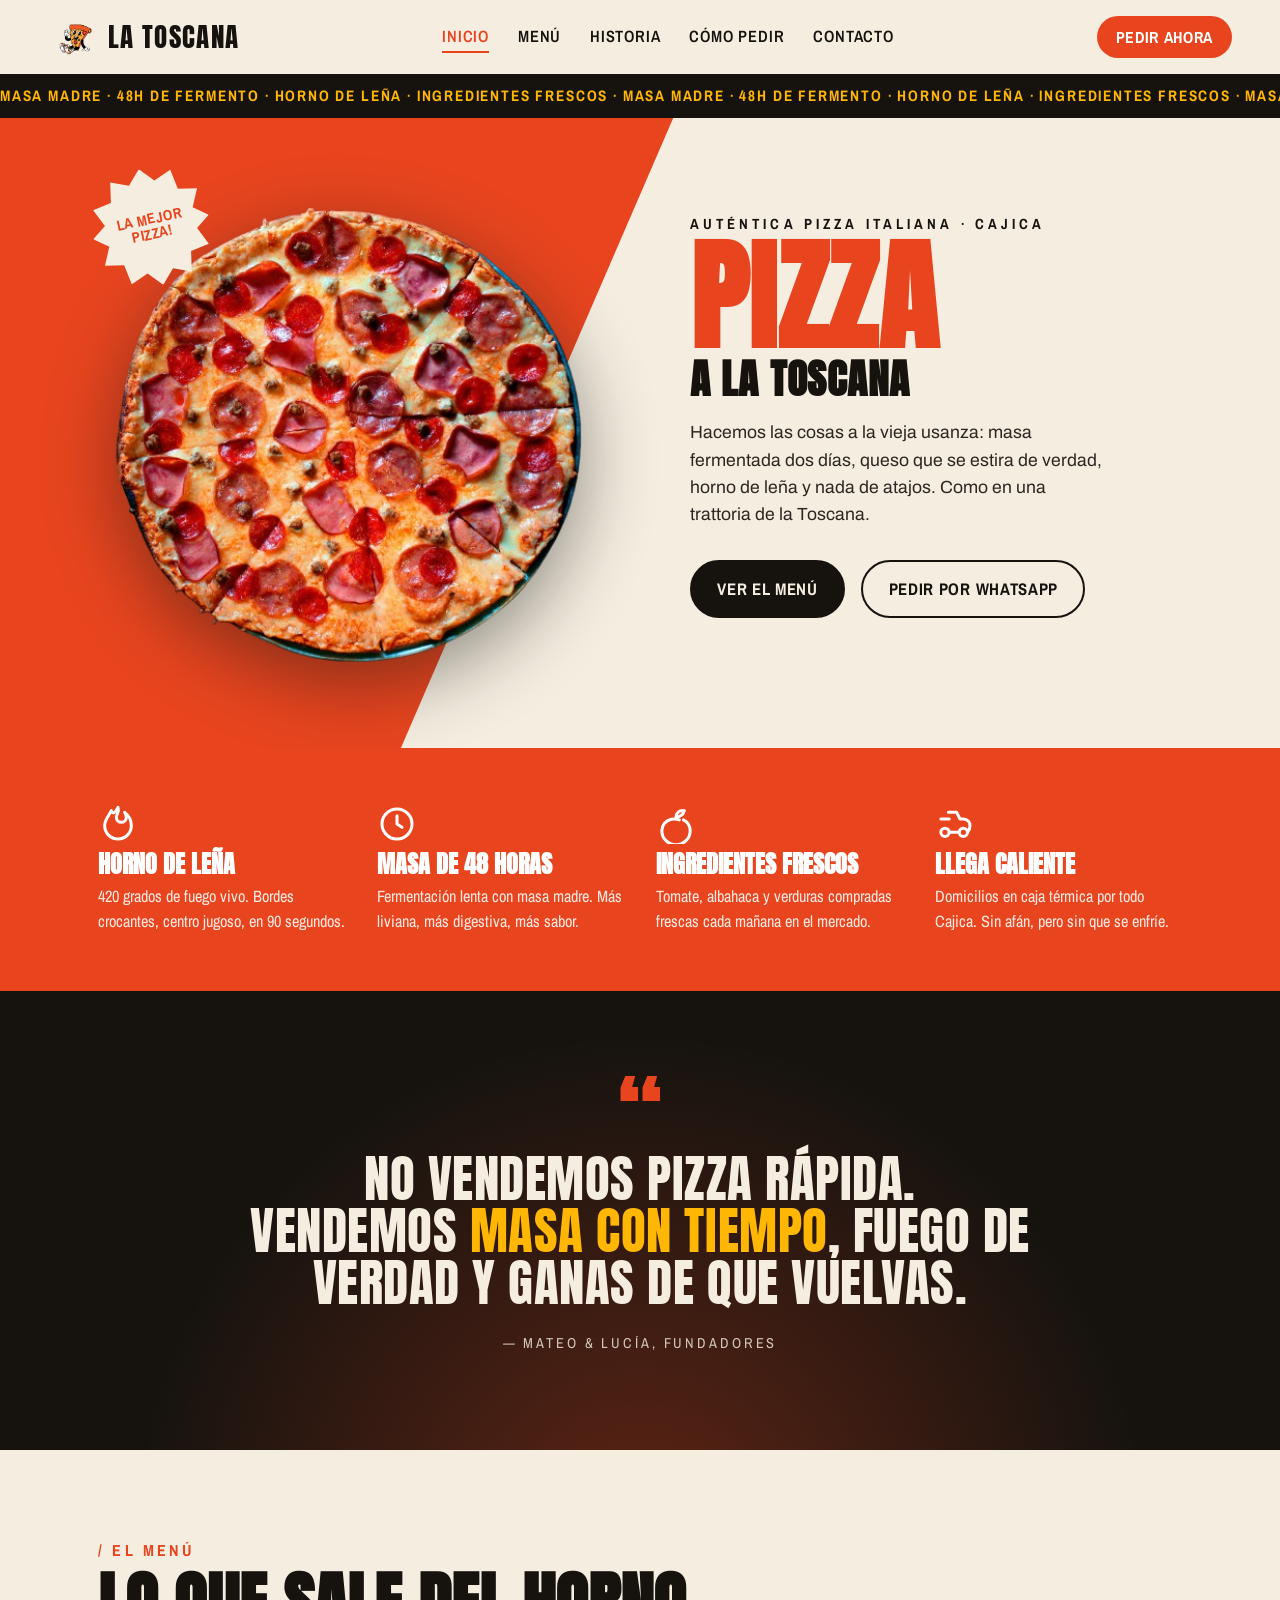
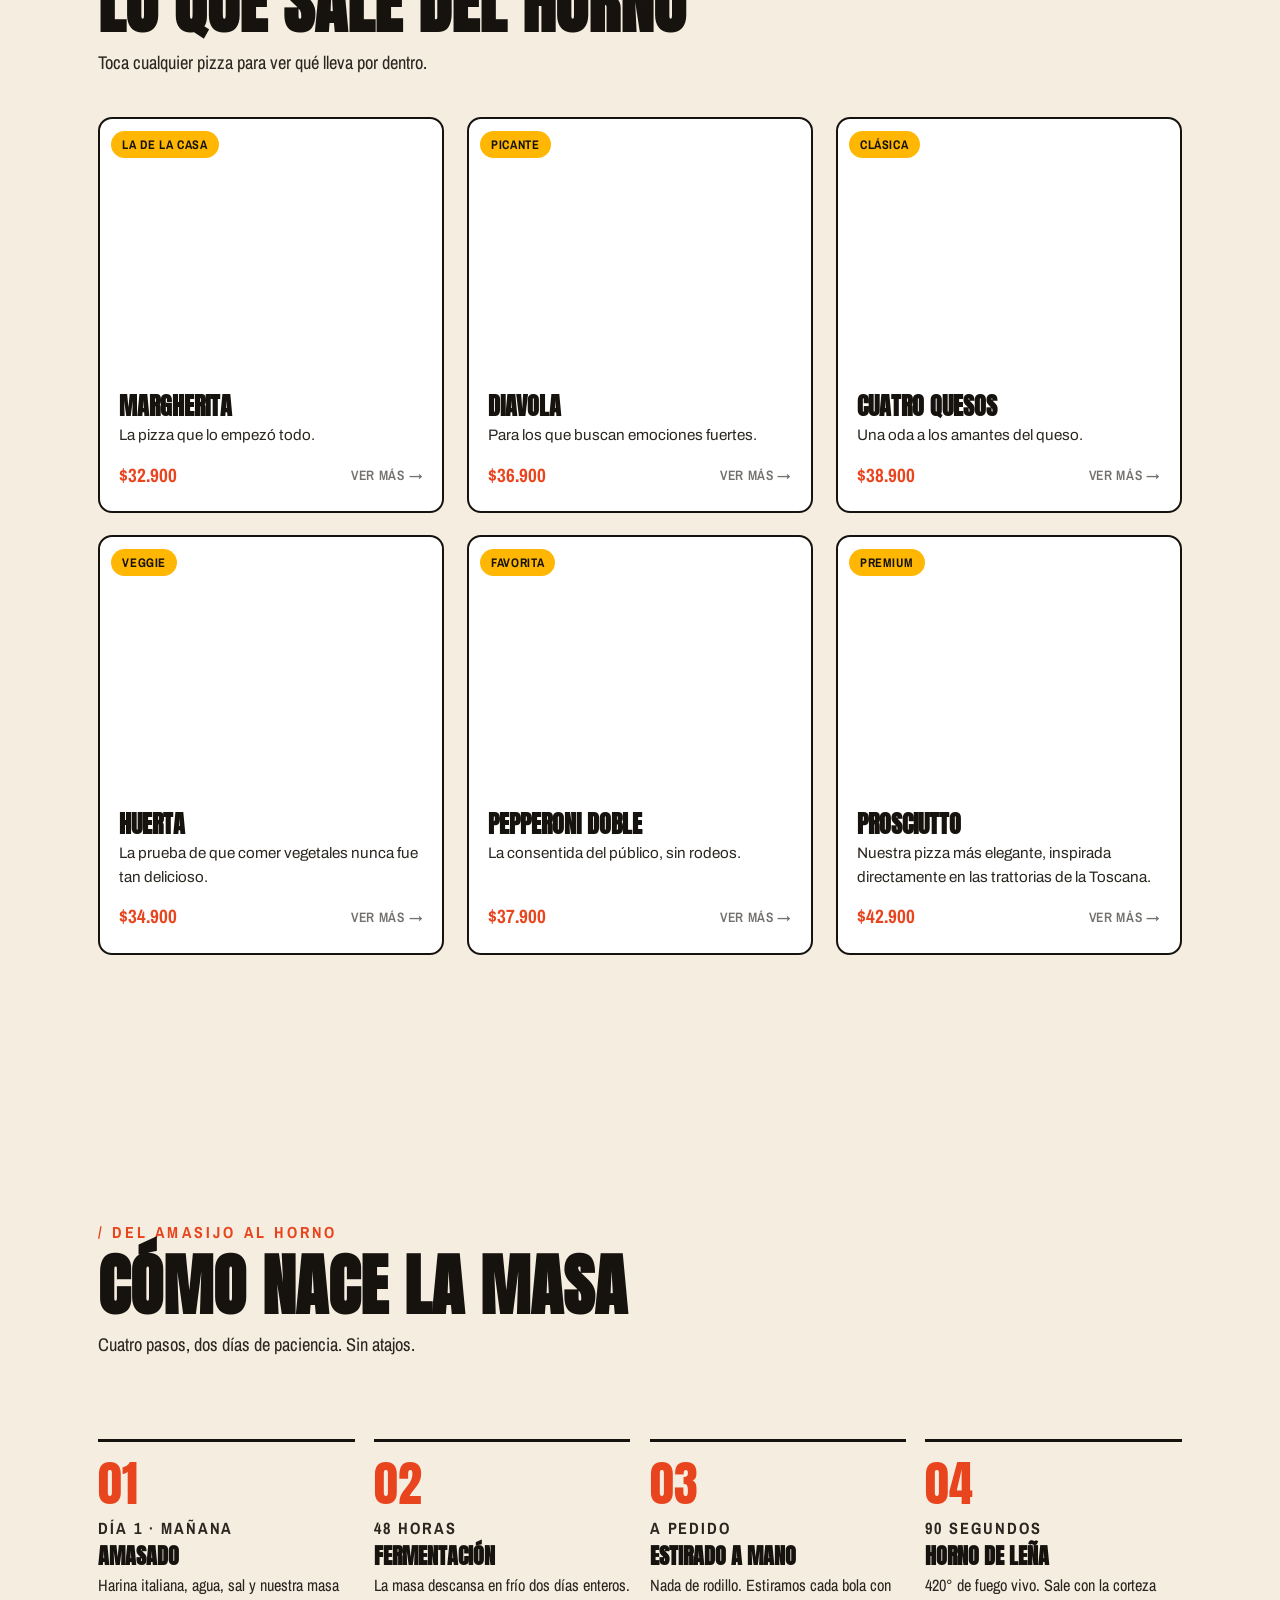
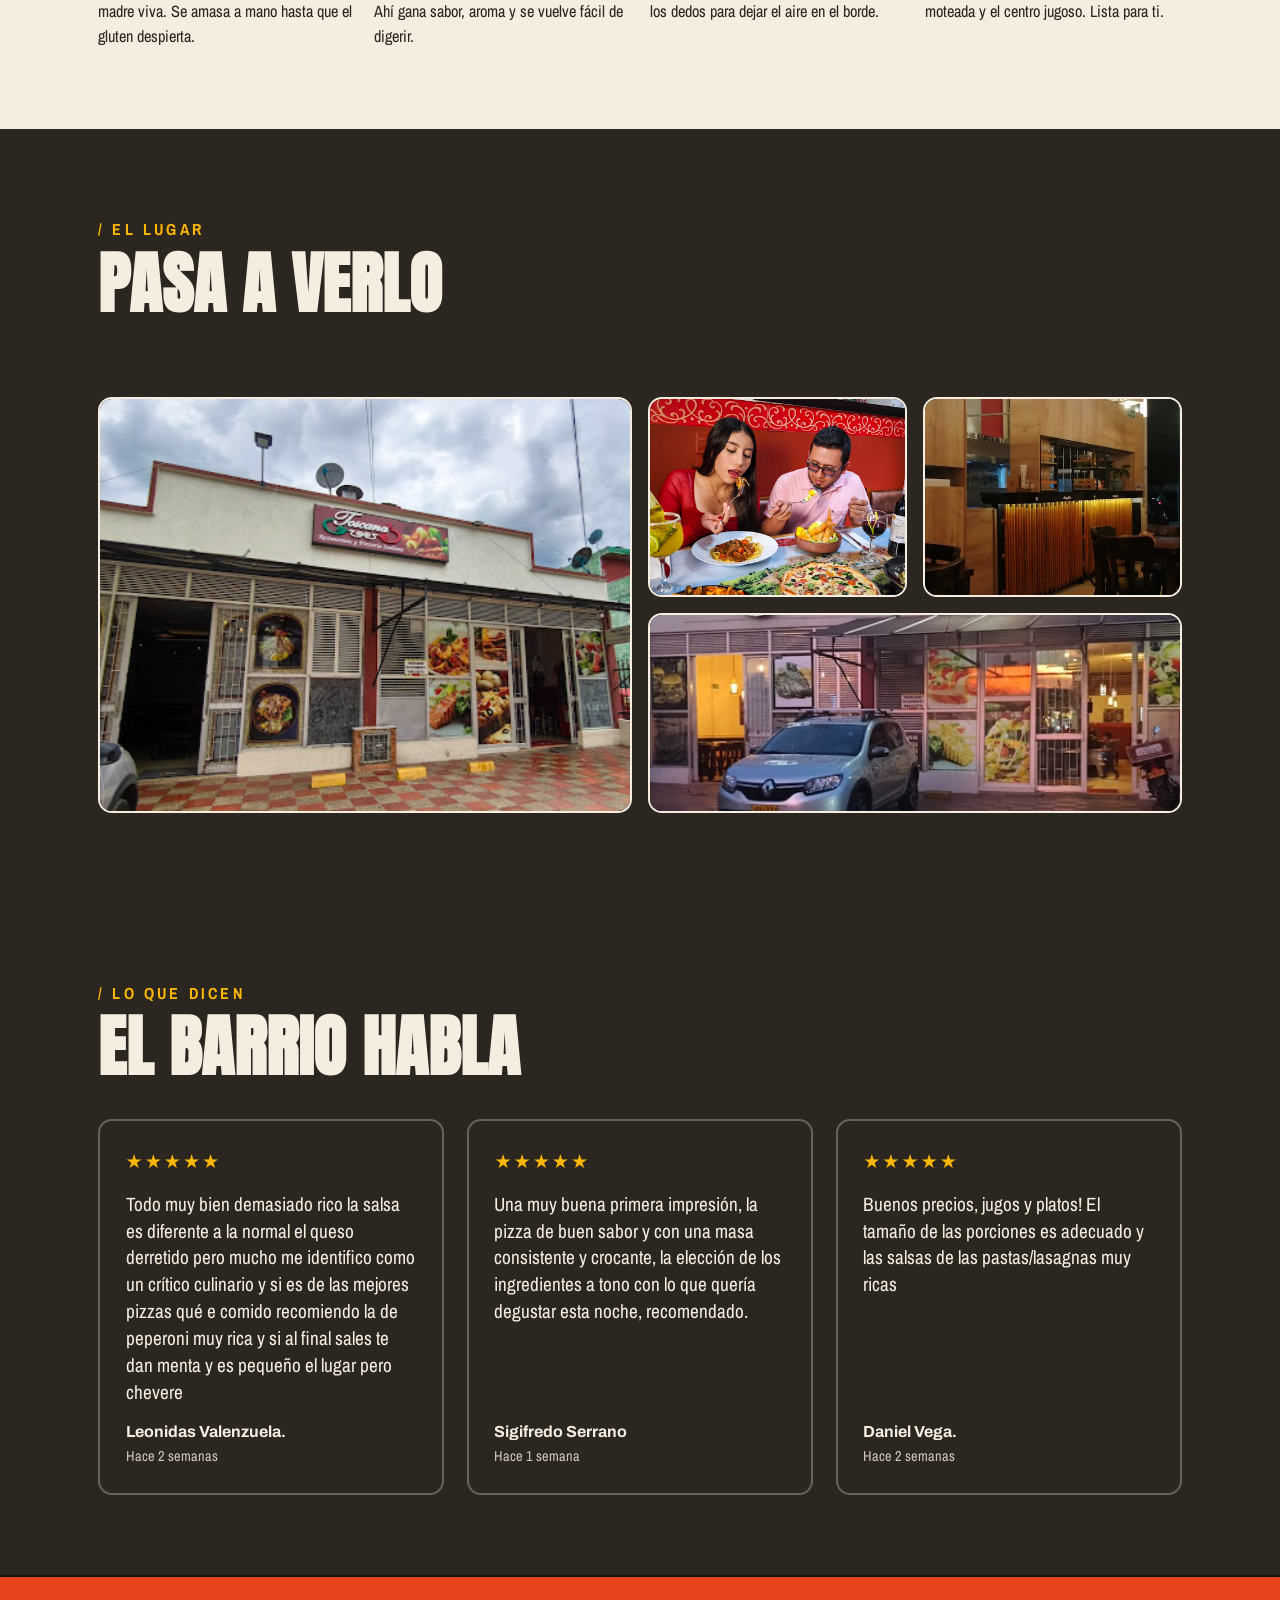
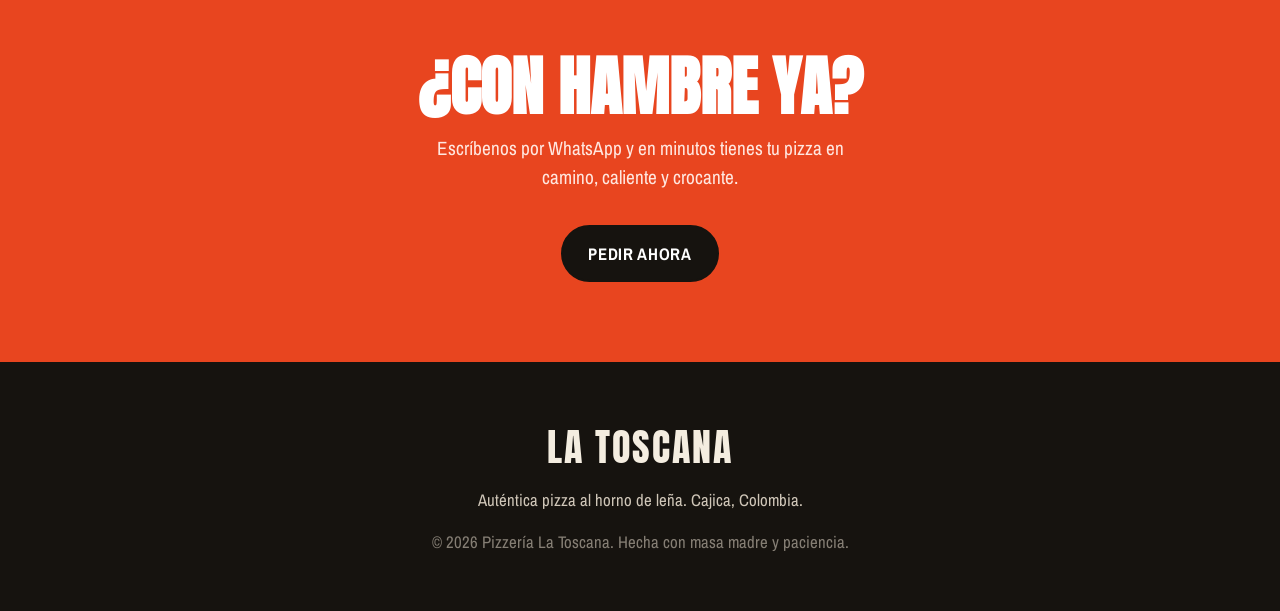
==== index.html @ f33a0200 "update" ====
<!DOCTYPE html>
<html lang="es">
<head>
<meta charset="UTF-8">
<meta name="viewport" content="width=device-width, initial-scale=1.0">
<title>Pizzería La Toscana · Auténtica pizza al horno de leña</title>
<meta name="description" content="Pizzería La Toscana — masa madre fermentada 48 horas, ingredientes frescos y horno de leña en Cajica, Cundinamarca Pide por WhatsApp y recógela caliente.">
<link rel="preconnect" href="https://fonts.googleapis.com">
<link rel="preconnect" href="https://fonts.gstatic.com" crossorigin>
<link href="https://fonts.googleapis.com/css2?family=Anton&family=Archivo:wght@400;500;600;700;800&family=Archivo+Narrow:wght@500;600;700&display=swap" rel="stylesheet">
<link rel="stylesheet" href="styles.css">
</head>
<body>

<!-- ===== NAV ===== -->
<header class="nav" id="top">
  <a href="index.html" class="brand">
    <img class="brand__logo" src="img/logo.png" alt="Logo Pizzería La Toscana">
    LA TOSCANA
  </a>
  <nav class="nav__links" id="navLinks" aria-label="Navegación principal">
    <a href="index.html" aria-current="page">Inicio</a>
    <a href="menu.html">Menú</a>
    <a href="historia.html">Historia</a>
    <a href="pedir.html">Cómo pedir</a>
    <a href="contacto.html">Contacto</a>
  </nav>
  <button class="nav__toggle" aria-label="Abrir menú" aria-expanded="false" aria-controls="navLinks">
    <span></span><span></span><span></span>
  </button>
  <a href="https://wa.me/573138999034?text=Hola%20La%20Toscana,%20quiero%20pedir%20una%20pizza" class="nav__cta" target="_blank" rel="noopener">Pedir ahora</a>
</header>

<!-- ===== HERO ===== -->
<section class="hero">
  <div class="hero__splash" aria-hidden="true"></div>
  <div class="hero__ticker" aria-hidden="true">
    <div class="hero__ticker-track">
      <span>MASA MADRE · 48H DE FERMENTO · HORNO DE LEÑA · INGREDIENTES FRESCOS · MASA MADRE · 48H DE FERMENTO · HORNO DE LEÑA · INGREDIENTES FRESCOS ·&nbsp;</span>
      <span>MASA MADRE · 48H DE FERMENTO · HORNO DE LEÑA · INGREDIENTES FRESCOS · MASA MADRE · 48H DE FERMENTO · HORNO DE LEÑA · INGREDIENTES FRESCOS ·&nbsp;</span>
    </div>
  </div>
  <div class="hero__inner">
    <div class="hero__art" data-reveal="left">
      <span class="hero__badge">La Mejor<br>Pizza!</span>
      <img class="hero__pizza" src="img/pizza.png" alt="Pizza de la casa al horno de leña">
    </div>
    <div class="hero__copy" data-reveal="right">
      <p class="hero__eyebrow">Auténtica pizza italiana · Cajica</p>
      <h1 class="hero__title">PIZZA<span class="hero__title-alt">a la toscana</span></h1>
      <p class="hero__lede">Hacemos las cosas a la vieja usanza: masa fermentada dos días, queso que se estira de verdad, horno de leña y nada de atajos. Como en una trattoria de la Toscana.</p>
      <div class="hero__actions">
        <a href="menu.html" class="btn btn--solid">Ver el menú</a>
        <a href="https://wa.me/573138999034?text=Hola%20La%20Toscana,%20quiero%20pedir%20una%20pizza" class="btn btn--ghost" target="_blank" rel="noopener">Pedir por WhatsApp</a>
      </div>
      
    </div>
  </div>
</section>

<!-- ===== POR QUÉ LA TOSCANA (franja) ===== -->
<section class="franja">
  <div class="franja__inner">
    <div class="franja__item" data-reveal data-reveal-delay="0">
      <span class="franja__icon" aria-hidden="true">
        <svg viewBox="0 0 24 24" fill="none" stroke="currentColor" stroke-width="1.8" stroke-linecap="round" stroke-linejoin="round"><path d="M12 2c1 3-1 4-1 6a3 3 0 0 0 6 0c0-1-.3-2-1-3 2 1.5 4 4.5 4 8a8 8 0 0 1-16 0c0-3.5 2.5-6 4-9 .5 2 2 2 4-2Z"/></svg>
      </span>
      <h3>Horno de leña</h3>
      <p>420 grados de fuego vivo. Bordes crocantes, centro jugoso, en 90 segundos.</p>
    </div>
    <div class="franja__item" data-reveal data-reveal-delay="80">
      <span class="franja__icon" aria-hidden="true">
        <svg viewBox="0 0 24 24" fill="none" stroke="currentColor" stroke-width="1.8" stroke-linecap="round" stroke-linejoin="round"><circle cx="12" cy="12" r="9"/><path d="M12 7v5l3 2"/></svg>
      </span>
      <h3>Masa de 48 horas</h3>
      <p>Fermentación lenta con masa madre. Más liviana, más digestiva, más sabor.</p>
    </div>
    <div class="franja__item" data-reveal data-reveal-delay="160">
      <span class="franja__icon" aria-hidden="true">
        <svg viewBox="0 0 24 24" fill="none" stroke="currentColor" stroke-width="1.8" stroke-linecap="round" stroke-linejoin="round"><path d="M12 8c0-2.5 2-4.5 5-4-.5 2-2 3.2-3.6 3.7"/><path d="M16.5 9.5C19 10.8 20.5 13.4 20.5 16a8.5 8.5 0 0 1-17 0c0-3.4 2.4-6.3 5.8-6.9 1.7-.3 3.4-.1 4.7.4"/></svg>
      </span>
      <h3>Ingredientes frescos</h3>
      <p>Tomate, albahaca y verduras compradas frescas cada mañana en el mercado.</p>
    </div>
    <div class="franja__item" data-reveal data-reveal-delay="240">
      <span class="franja__icon" aria-hidden="true">
        <svg viewBox="0 0 24 24" fill="none" stroke="currentColor" stroke-width="1.8" stroke-linecap="round" stroke-linejoin="round"><circle cx="6" cy="17" r="2.5"/><circle cx="17" cy="17" r="2.5"/><path d="M8.5 17h6M19.5 17c.8-1 1.5-2.4 1.5-4 0-2-1.5-4-4-4h-2l-2-4H8"/><path d="M3.5 9h5"/></svg>
      </span>
      <h3>Llega caliente</h3>
      <p>Domicilios en caja térmica por todo Cajica. Sin afán, pero sin que se enfríe.</p>
    </div>
  </div>
</section>

<!-- ===== CLAIM EDITORIAL ===== -->
<section class="claim">
  <div class="claim__inner" data-reveal="scale">
    <span class="claim__mark" aria-hidden="true">“</span>
    <p class="claim__text">No vendemos pizza rápida.<br>Vendemos <em>masa con tiempo</em>, fuego de verdad y ganas de que vuelvas.</p>
    <p class="claim__by">— Mateo &amp; Lucía, fundadores</p>
  </div>
</section>

<!-- ===== MENÚ DESTACADO ===== -->
<section class="menu" id="menu">
  <div class="section-head" data-reveal>
    <p class="section-head__eyebrow">/ El menú</p>
    <h2 class="section-head__title">Lo que sale del horno</h2>
    <p class="section-head__sub">Toca cualquier pizza para ver qué lleva por dentro.</p>
  </div>

  <div class="menu__grid" id="menuGrid">
    <!-- las tarjetas se inyectan por JS -->
  </div>

  <div class="menu__more" data-reveal>
    <a href="menu.html" class="btn btn--solid">Ver menú completo</a>
  </div>
</section>

<!-- ===== PROCESO DE LA MASA ===== -->
<section class="proceso">
  <div class="section-head" data-reveal>
    <p class="section-head__eyebrow">/ Del amasijo al horno</p>
    <h2 class="section-head__title">Cómo nace la masa</h2>
    <p class="section-head__sub">Cuatro pasos, dos días de paciencia. Sin atajos.</p>
  </div>
  <div class="proceso__inner">
    <div class="proceso__grid">
      <div class="paso" data-reveal data-reveal-delay="0">
        <span class="paso__num">01</span>
        <p class="paso__time">Día 1 · mañana</p>
        <h3>Amasado</h3>
        <p>Harina italiana, agua, sal y nuestra masa madre viva. Se amasa a mano hasta que el gluten despierta.</p>
      </div>
      <div class="paso" data-reveal data-reveal-delay="100">
        <span class="paso__num">02</span>
        <p class="paso__time">48 horas</p>
        <h3>Fermentación</h3>
        <p>La masa descansa en frío dos días enteros. Ahí gana sabor, aroma y se vuelve fácil de digerir.</p>
      </div>
      <div class="paso" data-reveal data-reveal-delay="200">
        <span class="paso__num">03</span>
        <p class="paso__time">A pedido</p>
        <h3>Estirado a mano</h3>
        <p>Nada de rodillo. Estiramos cada bola con los dedos para dejar el aire en el borde.</p>
      </div>
      <div class="paso" data-reveal data-reveal-delay="300">
        <span class="paso__num">04</span>
        <p class="paso__time">90 segundos</p>
        <h3>Horno de leña</h3>
        <p>420° de fuego vivo. Sale con la corteza moteada y el centro jugoso. Lista para ti.</p>
      </div>
    </div>
  </div>
</section>

<!-- ===== GALERÍA ===== -->
<section class="galeria" id="galeria">
  <div class="section-head" data-reveal>
    <p class="section-head__eyebrow">/ El lugar</p>
    <h2 class="section-head__title">Pasa a verlo</h2>
    <p class="section-head__sub">El horno, la masa y el ambiente de la trattoria.</p>
  </div>
  <div class="galeria__grid">
    <div class="galeria__item galeria__item--tall galeria__item--wide" data-reveal="scale">
      <img src="img/lugar1.png" alt="Horno de leña encendido" loading="lazy">
 
    </div>
    <div class="galeria__item" data-reveal="scale" data-reveal-delay="80">
      <img src="img/lugar4.png" alt="Masa fermentada lista para estirar" loading="lazy">

    </div>
    <div class="galeria__item" data-reveal="scale" data-reveal-delay="160">
      <img src="img/lugar5.png" alt="Pizza dentro del horno" loading="lazy">
  
    </div>
    <div class="galeria__item galeria__item--wide" data-reveal="scale" data-reveal-delay="120">
      <img src="img/lugar2.png" alt="Salón del restaurante" loading="lazy">
  
    </div>
   
  </div>
</section>



<!-- ===== RESEÑAS ===== -->
<section class="resenas" id="resenas">
  <div class="section-head" data-reveal>
    <p class="section-head__eyebrow">/ Lo que dicen</p>
    <h2 class="section-head__title">El barrio habla</h2>
  </div>
  <div class="resenas__grid">
    <figure class="resena" data-reveal data-reveal-delay="0">
      <div class="resena__stars" aria-label="5 de 5 estrellas">★★★★★</div>
      <blockquote>Todo muy bien demasiado rico la salsa es diferente a la normal el queso derretido pero mucho me identifico como un crítico culinario y si es de las mejores pizzas qué e comido recomiendo la de peperoni muy rica y si al final sales te dan menta y es pequeño el lugar pero chevere</blockquote>
      <figcaption><strong>Leonidas Valenzuela.</strong><span>Hace 2 semanas</span></figcaption>
    </figure>
    <figure class="resena" data-reveal data-reveal-delay="100">
      <div class="resena__stars" aria-label="5 de 5 estrellas">★★★★★</div>
      <blockquote>Una muy buena primera impresión, la pizza de buen sabor y con una masa consistente y crocante, la elección de los ingredientes a tono con lo que quería degustar esta noche, recomendado.</blockquote>
      <figcaption><strong>Sigifredo Serrano</strong><span>Hace 1 semana</span></figcaption>
    </figure>
    <figure class="resena" data-reveal data-reveal-delay="200">
      <div class="resena__stars" aria-label="5 de 5 estrellas">★★★★★</div>
      <blockquote>Buenos precios, jugos y platos! El tamaño de las porciones es adecuado y las salsas de las pastas/lasagnas muy ricas</blockquote>
      <figcaption><strong>Daniel Vega.</strong><span>Hace 2 semanas</span></figcaption>
    </figure>
  </div>
</section>

<!-- ===== CTA GRANDE ===== -->
<section class="ctaband">
  <div data-reveal="scale">
    <h2>¿Con hambre ya?</h2>
    <p>Escríbenos por WhatsApp y en minutos tienes tu pizza en camino, caliente y crocante.</p>
    <a href="https://wa.me/573138999034?text=Hola%20La%20Toscana,%20quiero%20pedir%20una%20pizza" class="btn" target="_blank" rel="noopener">Pedir ahora</a>
  </div>
</section>

<!-- ===== FOOTER ===== -->
<footer class="footer">
  <span class="footer__brand">LA TOSCANA</span>
  <p>Auténtica pizza al horno de leña. Cajica, Colombia.</p>
  <p class="footer__small">© <span id="year"></span> Pizzería La Toscana. Hecha con masa madre y paciencia.</p>
</footer>

<!-- ===== MODAL ===== -->
<div class="modal" id="modal" role="dialog" aria-modal="true" aria-labelledby="modalTitle" hidden>
  <div class="modal__backdrop" data-close></div>
  <div class="modal__card" role="document">
    <button class="modal__close" data-close aria-label="Cerrar">×</button>
    <div class="modal__img" id="modalImg" role="img"></div>
    <div class="modal__body">
      <span class="modal__tag" id="modalTag"></span>
      <h3 id="modalTitle"></h3>
      <p id="modalDesc"></p>
      <ul class="modal__ingredients" id="modalIngredients"></ul>
      <div class="modal__foot">
        <span class="modal__price" id="modalPrice"></span>
        <a class="btn btn--whatsapp btn--sm" id="modalCta" target="_blank" rel="noopener">Pedir esta</a>
      </div>
    </div>
  </div>
</div>

<script src="app.js"></script>
<script src="shared.js"></script>
</body>
</html>
---- styles.css ----
/* ===================================================================
   PIZZERÍA LA TOSCANA · Auténtica pizza al horno de leña
   Paleta: esmalte industrial + brasa de horno
   ------------------------------------------------------------------- */
:root{
  --ink:        #16130f;   /* casi negro, tostado */
  --paper:      #f4ede0;   /* crema masa */
  --brasa:      #e8451f;   /* rojo brasa / esmalte */
  --yema:       #ffb703;   /* amarillo yema */
  --verde:      #3a7d44;   /* albahaca */
  --humo:       #2b2620;   /* gris humo */
  --line:       rgba(22,19,15,.14);

  --display: "Anton", system-ui, sans-serif;
  --cond:    "Archivo Narrow", sans-serif;
  --body:    "Archivo", system-ui, sans-serif;

  --maxw: 1180px;
  --r:    14px;
}

*{box-sizing:border-box;margin:0;padding:0}
html{scroll-behavior:smooth}
body{
  font-family:var(--body);
  background:var(--paper);
  color:var(--ink);
  line-height:1.55;
  -webkit-font-smoothing:antialiased;
}
img{display:block;max-width:100%}
a{color:inherit;text-decoration:none}

/* ===== Botones ===== */
.btn{
  display:inline-flex;align-items:center;gap:.5rem;
  font-family:var(--cond);font-weight:700;font-size:1.05rem;
  letter-spacing:.04em;text-transform:uppercase;
  padding:.85rem 1.6rem;border-radius:100px;border:2px solid var(--ink);
  cursor:pointer;transition:transform .15s ease, background .2s ease, color .2s ease;
}
.btn:hover{transform:translateY(-2px)}
.btn--solid{background:var(--ink);color:var(--paper)}
.btn--solid:hover{background:var(--brasa);border-color:var(--brasa)}
.btn--ghost{background:transparent;color:var(--ink)}
.btn--ghost:hover{background:var(--ink);color:var(--paper)}
.btn--whatsapp{background:var(--verde);color:#fff;border-color:var(--verde)}
.btn--whatsapp:hover{background:#2f6638;border-color:#2f6638}
.btn--sm{padding:.6rem 1.1rem;font-size:.92rem}

/* ===== Nav ===== */
.nav{
  position:sticky;top:0;z-index:50;
  display:flex;align-items:center;justify-content:space-between;
  gap:1.5rem;padding:1rem clamp(1.2rem,4vw,3rem);
  background:var(--paper);border-bottom:2px solid var(--ink);
}
.brand{
  font-family:var(--display);font-size:1.7rem;letter-spacing:.05em;
  display:flex;align-items:center;gap:.5rem;
}
.brand__logo{height:42px;width:auto;display:block}
.brand__mark{color:var(--brasa);font-size:.9rem;transform:translateY(-2px)}
.nav__links{display:flex;gap:1.8rem;font-family:var(--cond);
  font-weight:600;text-transform:uppercase;letter-spacing:.05em;font-size:1.02rem}
.nav__links a{position:relative;padding-bottom:2px}
.nav__links a::after{content:"";position:absolute;left:0;bottom:-2px;width:0;height:2px;
  background:var(--brasa);transition:width .2s ease}
.nav__links a:hover::after{width:100%}
.nav__cta{
  font-family:var(--cond);font-weight:700;text-transform:uppercase;letter-spacing:.04em;
  background:var(--brasa);color:#fff;padding:.55rem 1.2rem;border-radius:100px;
  transition:transform .15s ease}
.nav__cta:hover{transform:translateY(-2px)}

/* ===== Botón hamburguesa (oculto en escritorio) ===== */
.nav__toggle{
  display:none;
  flex-direction:column;justify-content:center;gap:5px;
  width:44px;height:44px;padding:0;
  background:transparent;border:2px solid var(--ink);border-radius:10px;
  cursor:pointer;flex-shrink:0;
}
.nav__toggle span{
  display:block;width:22px;height:2.5px;margin:0 auto;
  background:var(--ink);border-radius:2px;
  transition:transform .25s ease,opacity .2s ease;
}
.nav__toggle[aria-expanded="true"] span:nth-child(1){transform:translateY(7.5px) rotate(45deg)}
.nav__toggle[aria-expanded="true"] span:nth-child(2){opacity:0}
.nav__toggle[aria-expanded="true"] span:nth-child(3){transform:translateY(-7.5px) rotate(-45deg)}

@media (max-width:860px){
  .nav{position:sticky;flex-wrap:wrap;row-gap:0}
  .nav__toggle{display:flex;order:2}
  .nav__cta{order:1;margin-left:auto;margin-right:.6rem}
  .nav__links{
    order:3;
    flex-basis:100%;width:100%;
    flex-direction:column;align-items:stretch;gap:0;
    max-height:0;overflow:hidden;
    font-size:1.15rem;
    transition:max-height .32s ease;
  }
  .nav__links a{
    display:block;width:100%;padding:.95rem .2rem;
    border-bottom:1px solid var(--line);
  }
  .nav__links a::after{display:none}
  .nav.is-open .nav__links{max-height:420px;margin-top:.6rem}
}

/* ===== Hero (split crema + brasa + pizza) ===== */
.hero{position:relative;overflow:hidden;background:var(--paper);color:var(--ink)}

/* explosión naranja del lado izquierdo */
.hero__splash{position:absolute;top:0;left:0;bottom:0;width:54%;z-index:0;
  background:var(--brasa);
  clip-path:polygon(0 0, 100% 0, 58% 100%, 0 100%)}

/* ticker arriba, igual que antes */
.hero__ticker{position:relative;z-index:3;overflow:hidden;
  border-bottom:2px solid var(--ink);background:var(--ink)}
.hero__ticker-track{display:flex;white-space:nowrap;animation:scroll 28s linear infinite}
.hero__ticker-track span{font-family:var(--cond);font-weight:700;letter-spacing:.12em;
  padding:.5rem 0;font-size:.95rem;color:var(--yema)}
@keyframes scroll{to{transform:translateX(-50%)}}

/* layout en dos columnas: pizza | texto */
.hero__inner{position:relative;z-index:2;max-width:var(--maxw);margin:0 auto;
  padding:clamp(2rem,5vw,3.5rem) clamp(1.2rem,4vw,3rem);
  display:grid;grid-template-columns:1fr 1fr;gap:clamp(1.5rem,4vw,3rem);
  align-items:center;min-height:clamp(360px,52vw,520px)}

/* lado pizza */
.hero__art{position:relative}
.hero__pizza{width:100%;max-width:560px;height:auto;display:block;
  filter:drop-shadow(0 22px 36px rgba(22,19,15,.45));
  animation:heroSpin 60s linear infinite}
@keyframes heroSpin{to{transform:rotate(360deg)}}
.hero__badge{position:absolute;top:-6px;left:-6px;z-index:2;
  width:clamp(86px,12vw,118px);height:clamp(86px,12vw,118px);
  display:grid;place-items:center;text-align:center;
  background:var(--paper);color:var(--brasa);
  font-family:var(--cond);font-weight:700;text-transform:uppercase;
  letter-spacing:.04em;font-size:clamp(.72rem,1.5vw,.92rem);line-height:1.05;
  padding:.4rem;transform:rotate(-12deg);
  clip-path:polygon(50% 0%,61% 12%,76% 6%,79% 23%,95% 26%,88% 41%,100% 50%,88% 59%,95% 74%,79% 77%,76% 94%,61% 88%,50% 100%,39% 88%,24% 94%,21% 77%,5% 74%,12% 59%,0% 50%,12% 41%,5% 26%,21% 23%,24% 6%,39% 12%)}

/* lado texto */
.hero__copy{position:relative;padding-left:clamp(0px,2vw,2rem)}
.hero__eyebrow{font-family:var(--cond);text-transform:uppercase;letter-spacing:.28em;
  color:var(--ink);font-weight:700;font-size:.92rem;margin-bottom:.6rem}
.hero__title{font-family:var(--display);line-height:.84;letter-spacing:.005em;
  font-size:clamp(3.2rem,9.5vw,7.6rem);text-transform:uppercase;color:var(--brasa)}
.hero__title-alt{display:block;color:var(--ink);font-size:.34em;letter-spacing:.02em;
  margin-top:.35em;-webkit-text-stroke:0}
.hero__lede{max-width:42ch;margin:1.4rem 0 2rem;font-size:1.1rem;color:var(--humo)}
.hero__actions{display:flex;flex-wrap:wrap;gap:1rem;margin-bottom:2.2rem}
.hero__actions .btn--solid{background:var(--ink);color:var(--paper);border-color:var(--ink)}
.hero__actions .btn--solid:hover{background:var(--brasa);color:#fff;border-color:var(--brasa)}
.hero__actions .btn--ghost{color:var(--ink);border-color:var(--ink)}
.hero__actions .btn--ghost:hover{background:var(--ink);color:var(--paper)}
.hero__stats{list-style:none;display:flex;flex-wrap:wrap;gap:2.2rem;
  border-top:2px solid var(--line);padding-top:1.6rem}
.hero__stats li{display:flex;flex-direction:column}
.hero__stats strong{font-family:var(--display);font-size:2.4rem;color:var(--brasa);line-height:1}
.hero__stats span{font-family:var(--cond);text-transform:uppercase;letter-spacing:.1em;
  font-size:.82rem;color:var(--humo);margin-top:.3rem}

@media (max-width:780px){
  .hero__splash{width:100%;height:46%;bottom:auto;
    clip-path:polygon(0 0,100% 0,100% 72%,0 100%)}
  .hero__inner{grid-template-columns:1fr;text-align:center;gap:1.2rem}
  .hero__pizza{margin:0 auto;animation:none}
  .hero__lede{margin-left:auto;margin-right:auto}
  .hero__actions,.hero__stats{justify-content:center}
}

/* ===== Section head ===== */
.section-head{max-width:var(--maxw);margin:0 auto;
  padding:clamp(3.5rem,7vw,5.5rem) clamp(1.2rem,4vw,3rem) 0}
.section-head__eyebrow{font-family:var(--cond);text-transform:uppercase;
  letter-spacing:.2em;color:var(--brasa);font-weight:700;font-size:1rem;margin-bottom:.6rem}
.section-head__title{font-family:var(--display);text-transform:uppercase;
  font-size:clamp(2.4rem,6vw,4.2rem);line-height:.95}
.section-head__sub{font-family:var(--cond);font-size:1.15rem;margin-top:.8rem;color:var(--humo)}

/* ===== Menú ===== */
.menu{padding-bottom:clamp(3rem,7vw,5rem)}
.menu__grid{max-width:var(--maxw);margin:2.5rem auto 0;
  padding:0 clamp(1.2rem,4vw,3rem);
  display:grid;grid-template-columns:repeat(auto-fill,minmax(260px,1fr));gap:1.4rem}
.card{
  background:#fff;border:2px solid var(--ink);border-radius:var(--r);
  overflow:hidden;cursor:pointer;display:flex;flex-direction:column;
  transition:transform .18s ease, box-shadow .18s ease}
.card:hover{transform:translateY(-5px);box-shadow:8px 8px 0 var(--ink)}
.card:focus-visible{outline:3px solid var(--brasa);outline-offset:3px}
.card__img{aspect-ratio:4/3;background-size:cover;background-position:center;position:relative}
.card__tag{position:absolute;top:.7rem;left:.7rem;
  font-family:var(--cond);font-weight:700;text-transform:uppercase;letter-spacing:.05em;
  font-size:.78rem;background:var(--yema);color:var(--ink);padding:.25rem .7rem;border-radius:100px}
.card__body{padding:1.1rem 1.2rem 1.3rem;display:flex;flex-direction:column;gap:.4rem;flex:1}
.card__name{font-family:var(--display);font-size:1.5rem;line-height:1;text-transform:uppercase}
.card__desc{font-size:.95rem;color:var(--humo);flex:1}
.card__foot{display:flex;align-items:center;justify-content:space-between;margin-top:.4rem}
.card__price{font-family:var(--cond);font-weight:700;font-size:1.2rem;color:var(--brasa)}
.card__more{font-family:var(--cond);font-weight:600;text-transform:uppercase;
  letter-spacing:.05em;font-size:.85rem;color:var(--ink);opacity:.6}

/* ===== Historia ===== */
.historia{background:var(--humo);color:var(--paper)}
.historia__inner{max-width:var(--maxw);margin:0 auto;
  padding:clamp(3.5rem,7vw,5.5rem) clamp(1.2rem,4vw,3rem);
  display:grid;grid-template-columns:1.2fr .8fr;gap:3rem;align-items:start}
.historia .section-head__eyebrow{color:var(--yema)}
.historia__title{font-family:var(--display);text-transform:uppercase;
  font-size:clamp(2.2rem,5vw,3.6rem);line-height:.96;margin:.4rem 0 1.4rem}
.historia__copy p{margin-bottom:1.1rem;color:#e7dfd2;max-width:54ch}
.historia__copy .btn{margin-top:.6rem;background:var(--yema);border-color:var(--yema);color:var(--ink)}
.historia__copy .btn:hover{background:var(--brasa);border-color:var(--brasa);color:#fff}
.historia__meta{display:flex;flex-direction:column;gap:1rem}
.historia__card{border:2px solid rgba(244,237,224,.3);border-radius:var(--r);padding:1.3rem}
.historia__card--accent{background:var(--brasa);border-color:var(--brasa)}
.historia__year{font-family:var(--display);font-size:2rem;color:var(--yema);display:block;line-height:1}
.historia__card--accent .historia__year{color:var(--ink)}
.historia__card p{font-family:var(--cond);margin-top:.4rem;font-size:1.05rem}

/* ===== Contacto ===== */
.contacto{background:var(--paper)}
.contacto__inner{max-width:var(--maxw);margin:0 auto;
  padding:clamp(3.5rem,7vw,5.5rem) clamp(1.2rem,4vw,3rem);
  display:grid;grid-template-columns:1fr 1fr;gap:2.5rem;align-items:stretch}
.contacto__title{font-family:var(--display);text-transform:uppercase;
  font-size:clamp(2.2rem,5vw,3.6rem);line-height:.96;margin:.4rem 0 1.6rem}
.contacto__list{list-style:none;display:flex;flex-direction:column;gap:1rem;margin-bottom:2rem}
.contacto__list li{font-size:1.1rem;border-bottom:1px solid var(--line);padding-bottom:1rem}
.contacto__label{display:block;font-family:var(--cond);text-transform:uppercase;
  letter-spacing:.15em;font-size:.8rem;color:var(--brasa);font-weight:700;margin-bottom:.2rem}
.contacto__map{border:2px solid var(--ink);border-radius:var(--r);overflow:hidden;min-height:340px}
.contacto__map iframe{width:100%;height:100%;min-height:340px;border:0;display:block}

/* ===== Franja: por qué La Toscana ===== */
.franja{background:var(--brasa);color:#fff;border-bottom:2px solid var(--ink)}
.franja__inner{max-width:var(--maxw);margin:0 auto;
  padding:clamp(2.5rem,5vw,3.5rem) clamp(1.2rem,4vw,3rem);
  display:grid;grid-template-columns:repeat(4,1fr);gap:2rem}
.franja__item{display:flex;flex-direction:column;gap:.5rem}
.franja__icon{display:inline-flex;width:40px;height:40px}
.franja__icon svg{width:100%;height:100%}
.franja__item h3{font-family:var(--display);text-transform:uppercase;font-size:1.5rem;line-height:1}
.franja__item p{font-family:var(--cond);font-size:1.02rem;color:#ffe7e0}

/* ===== Promociones ===== */
.promos{padding-bottom:clamp(3rem,7vw,5rem)}
.promos__grid{max-width:var(--maxw);margin:2.5rem auto 0;
  padding:0 clamp(1.2rem,4vw,3rem);
  display:grid;grid-template-columns:1.4fr 1fr 1fr;gap:1.4rem}
.promo{background:#fff;border:2px solid var(--ink);border-radius:var(--r);
  padding:1.6rem;display:flex;flex-direction:column;gap:.6rem;position:relative}
.promo--big{background:var(--ink);color:var(--paper);grid-row:span 1}
.promo__badge{align-self:flex-start;font-family:var(--cond);font-weight:700;
  text-transform:uppercase;letter-spacing:.05em;font-size:.78rem;
  background:var(--brasa);color:#fff;padding:.25rem .7rem;border-radius:100px}
.promo__badge--yema{background:var(--yema);color:var(--ink)}
.promo h3{font-family:var(--display);text-transform:uppercase;font-size:1.8rem;line-height:.95}
.promo p{font-size:.98rem;color:var(--humo);flex:1}
.promo--big p{color:#cfc6b8}
.promo__price{font-family:var(--cond);font-weight:700;font-size:1.3rem;color:var(--brasa)}
.promo--big .promo__price{color:var(--yema)}

/* ===== Reseñas ===== */
.resenas{background:var(--humo);color:var(--paper);padding-bottom:clamp(3.5rem,7vw,5rem)}
.resenas .section-head__eyebrow{color:var(--yema)}
.resenas__grid{max-width:var(--maxw);margin:2.5rem auto 0;
  padding:0 clamp(1.2rem,4vw,3rem);
  display:grid;grid-template-columns:repeat(3,1fr);gap:1.4rem}
.resena{background:transparent;border:2px solid rgba(244,237,224,.3);
  border-radius:var(--r);padding:1.6rem;display:flex;flex-direction:column;gap:.9rem}
.resena__stars{color:var(--yema);font-size:1.2rem;letter-spacing:.1em}
.resena blockquote{font-family:var(--cond);font-size:1.2rem;line-height:1.4;color:#f4ede0}
.resena figcaption{display:flex;flex-direction:column;margin-top:auto}
.resena figcaption strong{font-family:var(--body);font-weight:700}
.resena figcaption span{font-family:var(--cond);font-size:.9rem;color:#cfc6b8}

/* ===== Cómo pedir ===== */
.pedir{background:var(--paper)}
.pedir__inner{max-width:var(--maxw);margin:0 auto;
  padding:clamp(3.5rem,7vw,5.5rem) clamp(1.2rem,4vw,3rem);text-align:center}
.pedir__title{font-family:var(--display);text-transform:uppercase;
  font-size:clamp(2.2rem,5vw,3.6rem);line-height:.96;margin-top:.4rem}
.pedir__steps{list-style:none;display:grid;grid-template-columns:repeat(3,1fr);
  gap:1.8rem;margin:2.5rem 0;text-align:left}
.pedir__steps li{border-top:3px solid var(--ink);padding-top:1rem}
.pedir__num{font-family:var(--display);font-size:2.6rem;color:var(--brasa);line-height:1;display:block}
.pedir__steps h3{font-family:var(--display);text-transform:uppercase;font-size:1.5rem;margin:.5rem 0 .3rem}
.pedir__steps p{color:var(--humo)}

.menu__more{max-width:var(--maxw);margin:2.5rem auto 0;
  padding:0 clamp(1.2rem,4vw,3rem);display:flex;justify-content:center}

/* ===================================================================
   Página de menú completo (menu.html)
   ------------------------------------------------------------------- */
.menupage{padding-bottom:clamp(3rem,7vw,5rem)}
.menupage__hero{background:var(--ink);color:var(--paper);
  padding:clamp(3rem,7vw,5rem) clamp(1.2rem,4vw,3rem) clamp(2.5rem,5vw,3.5rem)}
.menupage__hero-inner{max-width:var(--maxw);margin:0 auto}
.menupage__back{font-family:var(--cond);font-weight:600;text-transform:uppercase;
  letter-spacing:.08em;font-size:.92rem;color:var(--yema);display:inline-flex;
  align-items:center;gap:.4rem;margin-bottom:1.4rem}
.menupage__back:hover{color:#fff}
.menupage__title{font-family:var(--display);text-transform:uppercase;
  font-size:clamp(3rem,9vw,6rem);line-height:.9}
.menupage__sub{font-family:var(--cond);font-size:1.2rem;color:#cfc6b8;margin-top:.6rem}

/* navegación de categorías (anclas) */
.menunav{position:sticky;top:73px;z-index:40;background:var(--paper);
  border-bottom:2px solid var(--ink)}
.menunav__inner{max-width:var(--maxw);margin:0 auto;
  padding:.9rem clamp(1.2rem,4vw,3rem);display:flex;gap:.6rem;flex-wrap:wrap;
  overflow-x:auto}
.menunav a{font-family:var(--cond);font-weight:700;text-transform:uppercase;
  letter-spacing:.05em;font-size:.92rem;padding:.45rem 1rem;border:2px solid var(--ink);
  border-radius:100px;white-space:nowrap;transition:background .18s ease,color .18s ease}
.menunav a:hover{background:var(--ink);color:var(--paper)}

/* categorías */
.cat{max-width:var(--maxw);margin:0 auto;padding:clamp(2.5rem,5vw,3.5rem) clamp(1.2rem,4vw,3rem) 0}
.cat__head{display:flex;align-items:baseline;gap:1rem;
  border-bottom:3px solid var(--ink);padding-bottom:.8rem;margin-bottom:1.8rem}
.cat__title{font-family:var(--display);text-transform:uppercase;
  font-size:clamp(2rem,5vw,3.2rem);line-height:1}
.cat__note{font-family:var(--cond);font-size:1rem;color:var(--humo);margin-left:auto;text-align:right}

/* lista de ítems */
.items{display:grid;grid-template-columns:1fr 1fr;gap:.4rem 3rem}
.item{display:flex;gap:1rem;align-items:baseline;
  padding:1rem 0;border-bottom:1px solid var(--line)}
.item__img{width:72px;height:72px;flex:none;align-self:center;
  object-fit:cover;border-radius:10px;border:2px solid var(--ink);background:#fff}
.item__body{flex:1}
.item__top{display:flex;align-items:baseline;gap:.6rem}
.item__name{font-family:var(--body);font-weight:700;font-size:1.12rem}
.item__tag{font-family:var(--cond);font-weight:700;text-transform:uppercase;
  letter-spacing:.05em;font-size:.7rem;background:var(--yema);color:var(--ink);
  padding:.1rem .55rem;border-radius:100px}
.item__tag--pic{background:var(--brasa);color:#fff}
.item__tag--veg{background:var(--verde);color:#fff}
.item__desc{font-size:.95rem;color:var(--humo);margin-top:.2rem}
.item__dots{flex:1;border-bottom:2px dotted var(--line);align-self:flex-end;
  margin-bottom:.35rem;min-width:1.5rem}
.item__price{font-family:var(--cond);font-weight:700;font-size:1.15rem;
  color:var(--brasa);white-space:nowrap}

/* ===== Footer ===== */
.footer{background:var(--ink);color:var(--paper);text-align:center;
  padding:clamp(2.5rem,5vw,3.5rem) 1.5rem}
.footer__brand{font-family:var(--display);font-size:2.4rem;letter-spacing:.05em;display:block;margin-bottom:.6rem}
.footer p{color:#cfc6b8;font-family:var(--cond);font-size:1.05rem}
.footer__small{margin-top:1rem;font-size:.9rem;opacity:.6}

/* ===== Modal ===== */
.modal{position:fixed;inset:0;z-index:100;display:flex;align-items:center;justify-content:center;padding:1.2rem}
.modal[hidden]{display:none}
.modal__backdrop{position:absolute;inset:0;background:rgba(22,19,15,.72);backdrop-filter:blur(3px)}
.modal__card{position:relative;background:var(--paper);border:2px solid var(--ink);
  border-radius:18px;max-width:560px;width:100%;max-height:90vh;overflow:auto;
  animation:pop .22s ease}
@keyframes pop{from{transform:scale(.94);opacity:0}to{transform:scale(1);opacity:1}}
.modal__close{position:absolute;top:.6rem;right:.7rem;z-index:2;
  width:38px;height:38px;border-radius:50%;border:2px solid var(--ink);background:var(--paper);
  font-size:1.5rem;line-height:1;cursor:pointer;display:grid;place-items:center}
.modal__close:hover{background:var(--brasa);color:#fff;border-color:var(--brasa)}
.modal__img{aspect-ratio:16/10;background-size:cover;background-position:center;
  border-bottom:2px solid var(--ink)}
.modal__body{padding:1.6rem}
.modal__tag{font-family:var(--cond);font-weight:700;text-transform:uppercase;letter-spacing:.08em;
  font-size:.8rem;background:var(--yema);color:var(--ink);padding:.25rem .7rem;border-radius:100px}
.modal__body h3{font-family:var(--display);text-transform:uppercase;font-size:2.2rem;
  line-height:1;margin:.8rem 0 .6rem}
.modal__body p{color:var(--humo);margin-bottom:1.1rem;line-height:1.65}
.modal__ingredients{list-style:none;display:flex;flex-wrap:wrap;gap:.5rem;margin-bottom:1.4rem}
.modal__ingredients li{font-family:var(--cond);font-size:.9rem;background:#fff;
  border:1px solid var(--ink);border-radius:100px;padding:.3rem .8rem}
.modal__foot{display:flex;align-items:center;justify-content:space-between;
  border-top:2px solid var(--ink);padding-top:1.2rem}
.modal__price{font-family:var(--display);font-size:1.8rem;color:var(--brasa)}

/* ===== Responsive ===== */
@media (max-width:980px){
  .promos__grid{grid-template-columns:1fr 1fr}
  .promo--big{grid-column:span 2}
}
@media (max-width:860px){
  .historia__inner,.contacto__inner{grid-template-columns:1fr}
  .hero__stats{gap:1.8rem}
  .franja__inner{grid-template-columns:1fr 1fr;gap:1.6rem}
  .resenas__grid{grid-template-columns:1fr}
  .pedir__steps{grid-template-columns:1fr;gap:1.4rem}
  .items{grid-template-columns:1fr;gap:0}
  .menunav{top:71px}
}
@media (max-width:600px){
  .promos__grid{grid-template-columns:1fr}
  .promo--big{grid-column:span 1}
}
@media (max-width:480px){
  .hero__stats strong{font-size:2rem}
  .card:hover{box-shadow:5px 5px 0 var(--ink)}
  .franja__inner{grid-template-columns:1fr}
}

/* ===================================================================
   PREMIUM · scroll reveal, nav, galería, proceso, equipo, faq, news
   ------------------------------------------------------------------- */

/* ---- Scroll reveal ---- */
[data-reveal]{opacity:0;transform:translateY(26px);
  transition:opacity .7s cubic-bezier(.16,.84,.44,1), transform .7s cubic-bezier(.16,.84,.44,1)}
[data-reveal].is-visible{opacity:1;transform:none}
[data-reveal="scale"]{transform:scale(.94)}
[data-reveal="scale"].is-visible{transform:none}
[data-reveal="left"]{transform:translateX(-30px)}
[data-reveal="left"].is-visible{transform:none}
[data-reveal="right"]{transform:translateX(30px)}
[data-reveal="right"].is-visible{transform:none}

/* ---- Nav con sombra al hacer scroll ---- */
.nav{transition:box-shadow .25s ease, background .25s ease}
.nav--scrolled{box-shadow:0 6px 0 -2px rgba(22,19,15,.12), 0 14px 30px -18px rgba(22,19,15,.5)}
.nav__links a[aria-current="page"]{color:var(--brasa)}
.nav__links a[aria-current="page"]::after{width:100%}

/* ===== Cinta de cita / claim (premium) ===== */
.claim{background:var(--ink);color:var(--paper);
  padding:clamp(3.5rem,8vw,6rem) clamp(1.2rem,4vw,3rem);position:relative;overflow:hidden}
.claim__inner{max-width:920px;margin:0 auto;text-align:center;position:relative;z-index:1}
.claim__mark{font-family:var(--display);font-size:6rem;line-height:.6;color:var(--brasa);
  display:block;margin-bottom:.4rem}
.claim__text{font-family:var(--display);text-transform:uppercase;
  font-size:clamp(1.8rem,4.5vw,3.2rem);line-height:1.02;letter-spacing:.01em}
.claim__text em{color:var(--yema);font-style:normal}
.claim__by{font-family:var(--cond);text-transform:uppercase;letter-spacing:.2em;
  font-size:.9rem;color:#cfc6b8;margin-top:1.4rem}
.claim::before{content:"";position:absolute;inset:0;
  background:radial-gradient(circle at 50% 120%, rgba(232,69,31,.35), transparent 60%)}

/* ===== Proceso de la masa (secuencia real) ===== */
.proceso{background:var(--paper)}
.proceso__inner{max-width:var(--maxw);margin:0 auto;
  padding:clamp(1.5rem,4vw,2.5rem) clamp(1.2rem,4vw,3rem) clamp(3.5rem,7vw,5rem)}
.proceso__grid{display:grid;grid-template-columns:repeat(4,1fr);gap:1.2rem;margin-top:2.5rem}
.paso{border-top:3px solid var(--ink);padding-top:1.1rem;position:relative}
.paso__num{font-family:var(--display);font-size:3rem;line-height:1;color:var(--brasa);
  display:block}
.paso__time{font-family:var(--cond);text-transform:uppercase;letter-spacing:.12em;
  font-size:.78rem;color:var(--verde);font-weight:700;margin:.5rem 0 .2rem}
.paso h3{font-family:var(--display);text-transform:uppercase;font-size:1.4rem;
  line-height:1;margin-bottom:.4rem}
.paso p{font-family:var(--cond);font-size:1.02rem;color:var(--humo)}

/* ===== Galería bento ===== */
.galeria{background:var(--humo);color:var(--paper);padding-bottom:clamp(3.5rem,7vw,5rem)}
.galeria .section-head__eyebrow{color:var(--yema)}
.galeria__grid{max-width:var(--maxw);margin:2.5rem auto 0;
  padding:0 clamp(1.2rem,4vw,3rem);
  display:grid;grid-template-columns:repeat(4,1fr);grid-auto-rows:200px;gap:1rem}
.galeria__item{border:2px solid var(--paper);border-radius:var(--r);overflow:hidden;
  position:relative;background:#000}
.galeria__item img{width:100%;height:100%;object-fit:cover;
  transition:transform .5s ease;filter:saturate(1.05)}
.galeria__item:hover img{transform:scale(1.07)}
.galeria__item--tall{grid-row:span 2}
.galeria__item--wide{grid-column:span 2}
.galeria__cap{position:absolute;left:0;right:0;bottom:0;
  font-family:var(--cond);font-weight:700;text-transform:uppercase;letter-spacing:.05em;
  font-size:.85rem;color:#fff;padding:1.4rem .9rem .7rem;
  background:linear-gradient(transparent, rgba(0,0,0,.78))}

/* ===== Equipo / chef ===== */
.equipo{background:var(--paper)}
.equipo__inner{max-width:var(--maxw);margin:0 auto;
  padding:0 clamp(1.2rem,4vw,3rem) clamp(3.5rem,7vw,5rem)}
.equipo__grid{display:grid;grid-template-columns:repeat(3,1fr);gap:1.4rem;margin-top:2.5rem}
.miembro{background:#fff;border:2px solid var(--ink);border-radius:var(--r);overflow:hidden;
  transition:transform .18s ease, box-shadow .18s ease}
.miembro:hover{transform:translateY(-5px);box-shadow:8px 8px 0 var(--ink)}
.miembro__img{aspect-ratio:4/5;background:var(--humo);background-size:cover;background-position:center}
.miembro__body{padding:1.1rem 1.2rem 1.4rem}
.miembro__name{font-family:var(--display);text-transform:uppercase;font-size:1.5rem;line-height:1}
.miembro__role{font-family:var(--cond);text-transform:uppercase;letter-spacing:.1em;
  font-size:.82rem;color:var(--brasa);font-weight:700;margin:.3rem 0 .6rem}
.miembro__bio{font-size:.95rem;color:var(--humo)}

/* ===== Franja CTA grande ===== */
.ctaband{background:var(--brasa);color:#fff;text-align:center;
  padding:clamp(3rem,7vw,5rem) clamp(1.2rem,4vw,3rem);border-top:2px solid var(--ink)}
.ctaband h2{font-family:var(--display);text-transform:uppercase;
  font-size:clamp(2.2rem,6vw,4rem);line-height:.95;margin-bottom:1rem}
.ctaband p{font-family:var(--cond);font-size:1.2rem;max-width:48ch;margin:0 auto 2rem;color:#ffe7e0}
.ctaband .btn{background:var(--ink);color:#fff;border-color:var(--ink)}
.ctaband .btn:hover{background:var(--paper);color:var(--ink);border-color:var(--paper)}

/* ===== FAQ ===== */
.faq{background:var(--paper)}
.faq__inner{max-width:820px;margin:0 auto;
  padding:0 clamp(1.2rem,4vw,3rem) clamp(3.5rem,7vw,5rem)}
.faq__list{margin-top:2.2rem;border-top:2px solid var(--ink)}
.faq__item{border-bottom:2px solid var(--ink)}
.faq__q{width:100%;background:none;border:0;cursor:pointer;text-align:left;
  font-family:var(--body);font-weight:700;font-size:1.15rem;color:var(--ink);
  padding:1.2rem 2.5rem 1.2rem 0;position:relative;display:block}
.faq__q::after{content:"+";position:absolute;right:.2rem;top:50%;transform:translateY(-50%);
  font-family:var(--display);font-size:1.8rem;color:var(--brasa);transition:transform .25s ease}
.faq__item.is-open .faq__q::after{transform:translateY(-50%) rotate(45deg)}
.faq__a{max-height:0;overflow:hidden;transition:max-height .35s ease}
.faq__item.is-open .faq__a{max-height:240px}
.faq__a p{color:var(--humo);padding:0 0 1.3rem;font-size:1.02rem}

/* ===== Newsletter ===== */
.newsletter{background:var(--ink);color:var(--paper);
  padding:clamp(3rem,7vw,4.5rem) clamp(1.2rem,4vw,3rem)}
.newsletter__inner{max-width:680px;margin:0 auto;text-align:center}
.newsletter h2{font-family:var(--display);text-transform:uppercase;
  font-size:clamp(2rem,5vw,3.2rem);line-height:.96;margin-bottom:.6rem}
.newsletter p{font-family:var(--cond);font-size:1.15rem;color:#cfc6b8;margin-bottom:1.8rem}
.newsletter__form{display:flex;gap:.6rem;flex-wrap:wrap;justify-content:center}
.newsletter__form input{flex:1;min-width:220px;font-family:var(--body);font-size:1rem;
  padding:.85rem 1.1rem;border-radius:100px;border:2px solid var(--paper);
  background:transparent;color:var(--paper)}
.newsletter__form input::placeholder{color:#cfc6b8}
.newsletter__form input:focus{outline:none;border-color:var(--yema)}
.newsletter__form .btn{background:var(--yema);border-color:var(--yema);color:var(--ink)}
.newsletter__form .btn:hover{background:var(--brasa);border-color:var(--brasa);color:#fff}
.newsletter__msg{font-family:var(--cond);font-size:1rem;margin-top:1rem;min-height:1.4em}
.newsletter__msg.is-ok{color:var(--yema)}
.newsletter__msg.is-error{color:#ffb4a4}

/* ===== Responsive premium ===== */
@media (max-width:860px){
  .proceso__grid{grid-template-columns:1fr 1fr}
  .galeria__grid{grid-template-columns:1fr 1fr;grid-auto-rows:170px}
  .equipo__grid{grid-template-columns:1fr 1fr}
}
@media (max-width:560px){
  .proceso__grid{grid-template-columns:1fr}
  .galeria__grid{grid-template-columns:1fr;grid-auto-rows:200px}
  .galeria__item--wide{grid-column:span 1}
  .equipo__grid{grid-template-columns:1fr}
  .newsletter__form{flex-direction:column}
}

/* ===== Accesibilidad ===== */
@media (prefers-reduced-motion:reduce){
  *{animation:none!important;transition:none!important;scroll-behavior:auto!important}
  [data-reveal]{opacity:1!important;transform:none!important}
}
a:focus-visible,button:focus-visible{outline:3px solid var(--brasa);outline-offset:3px}
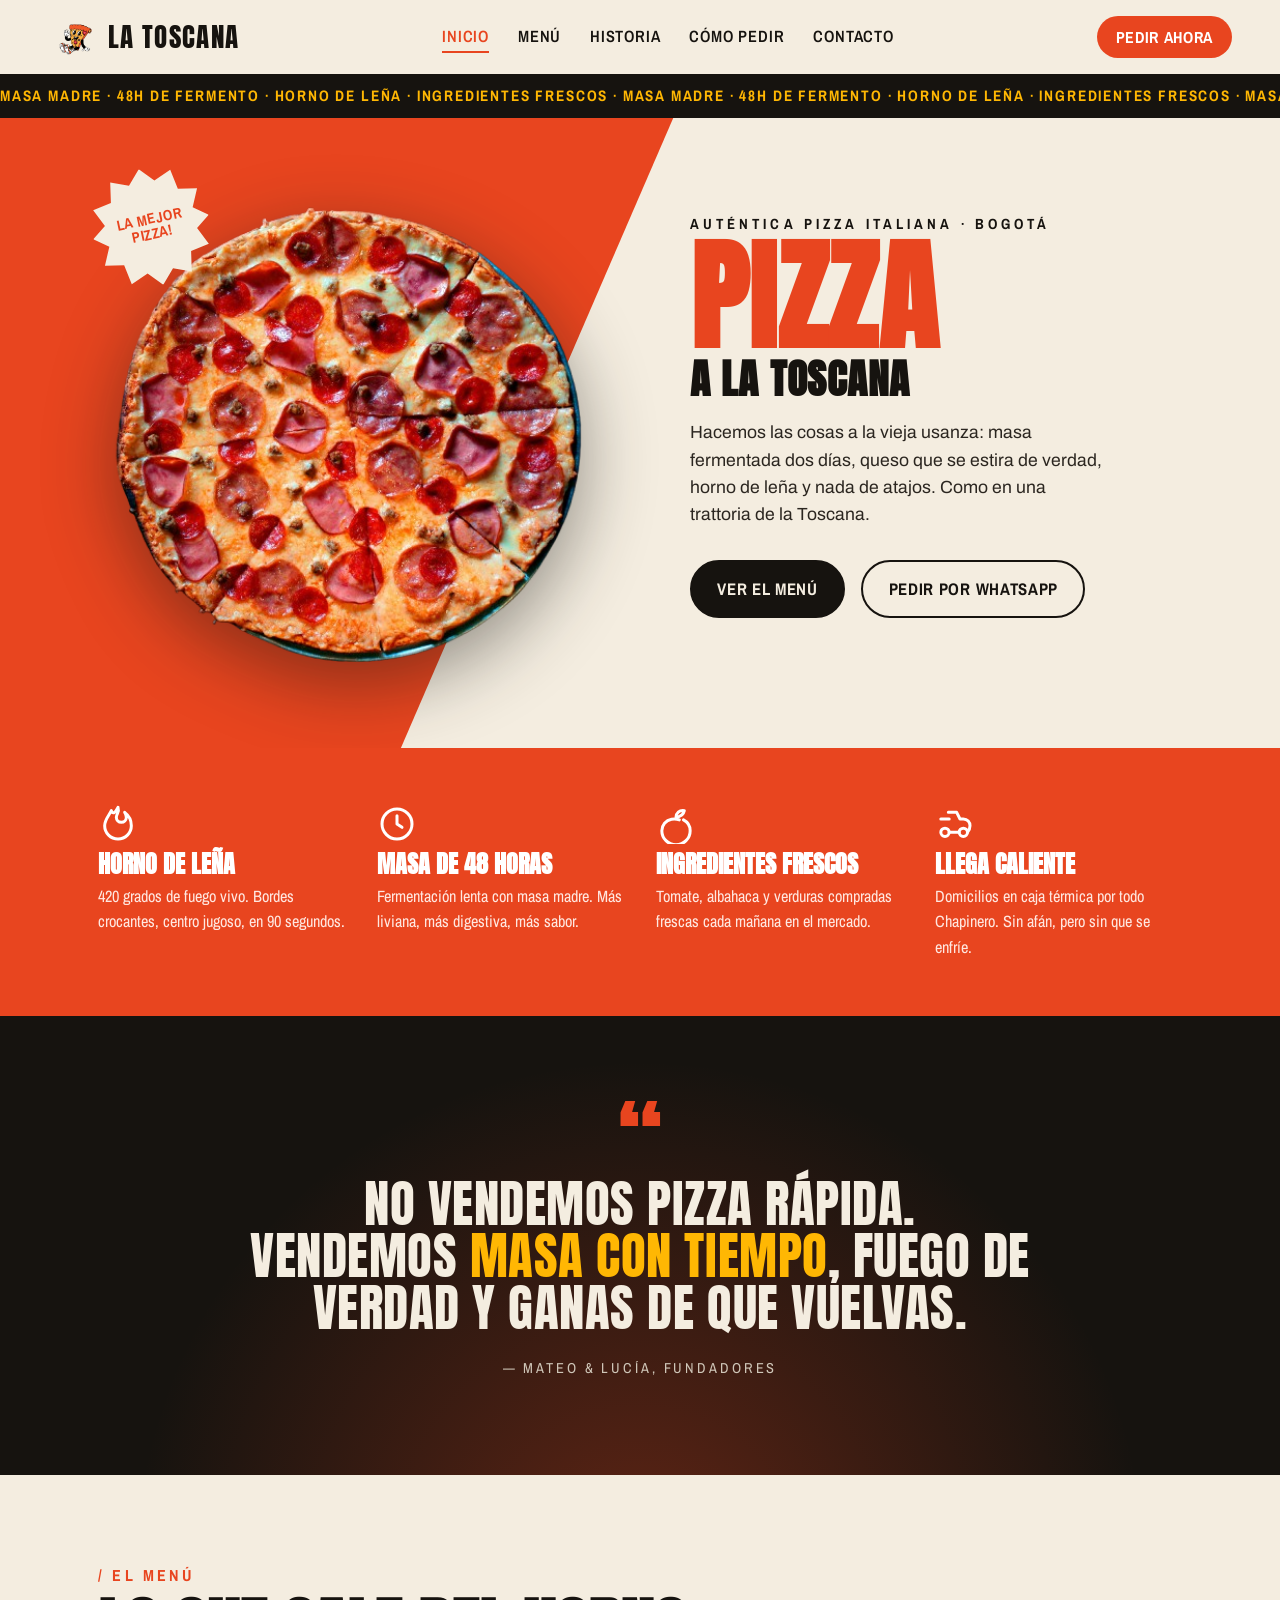
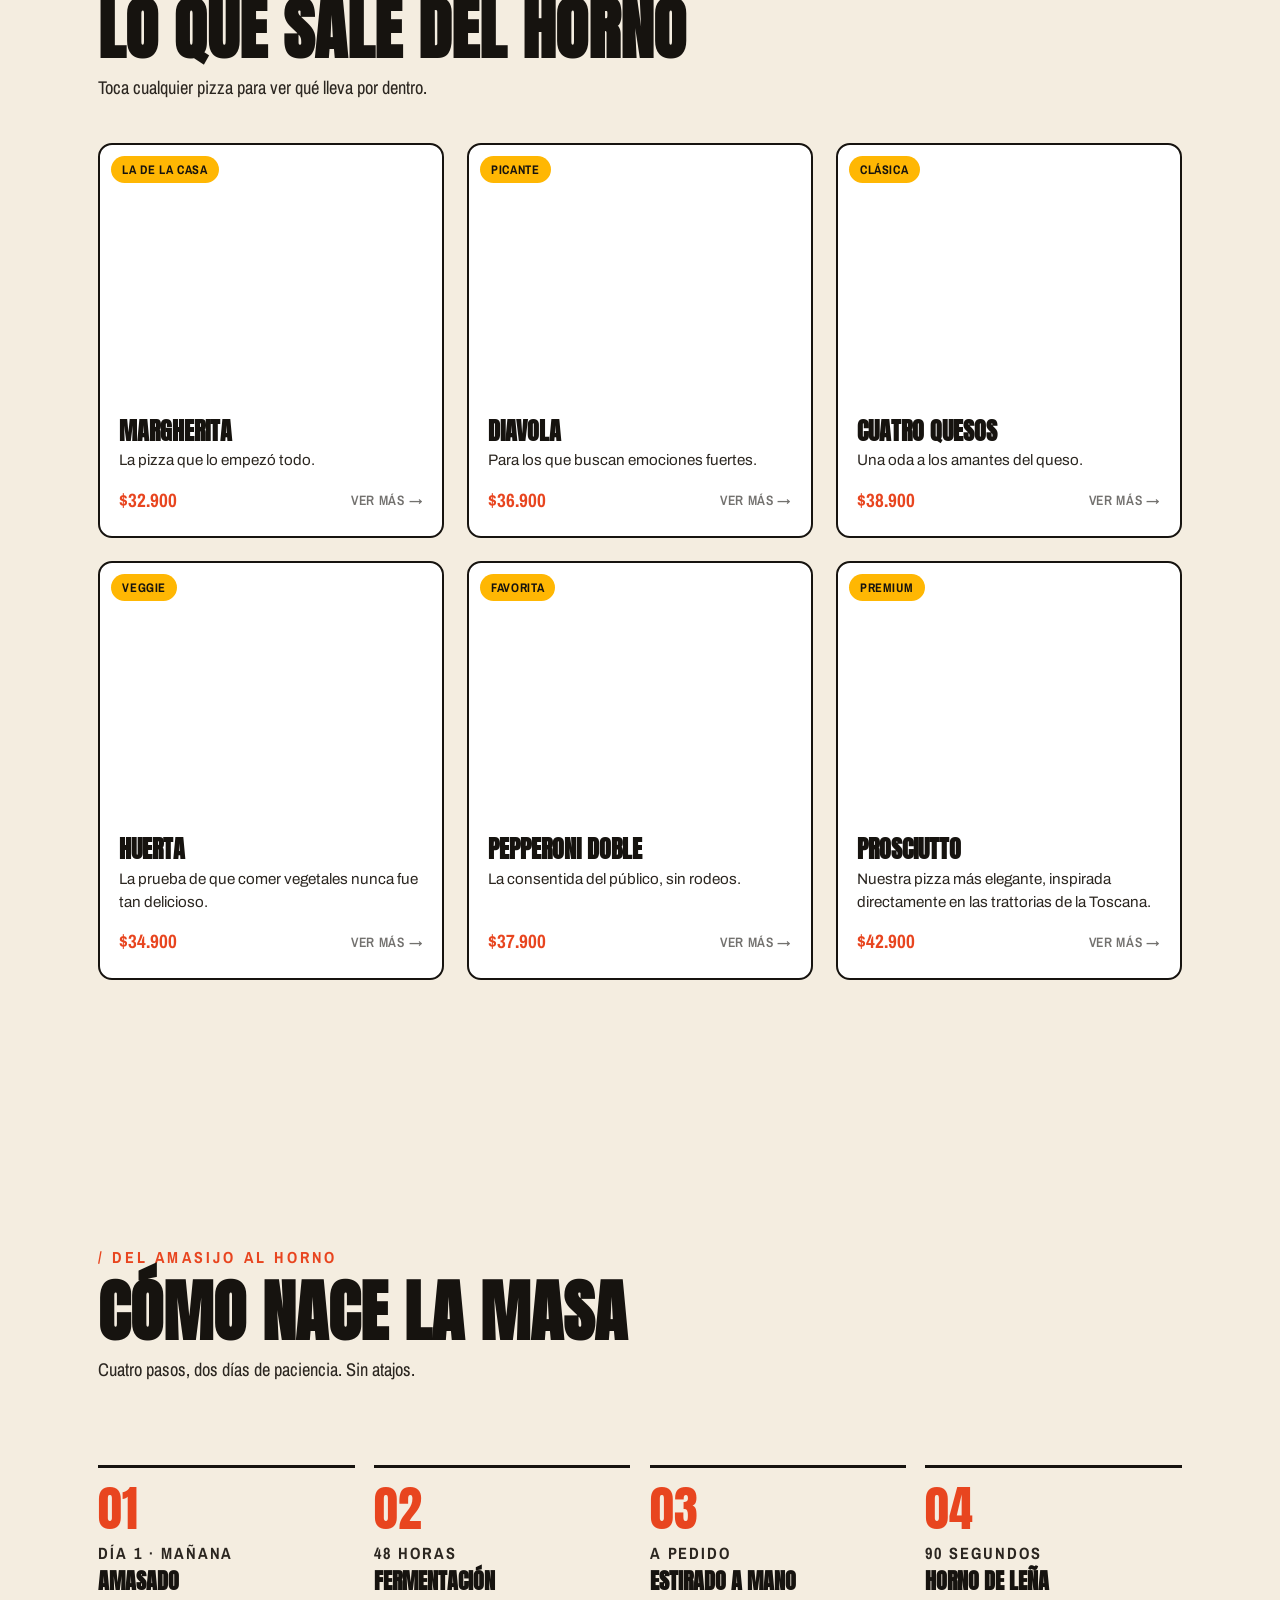
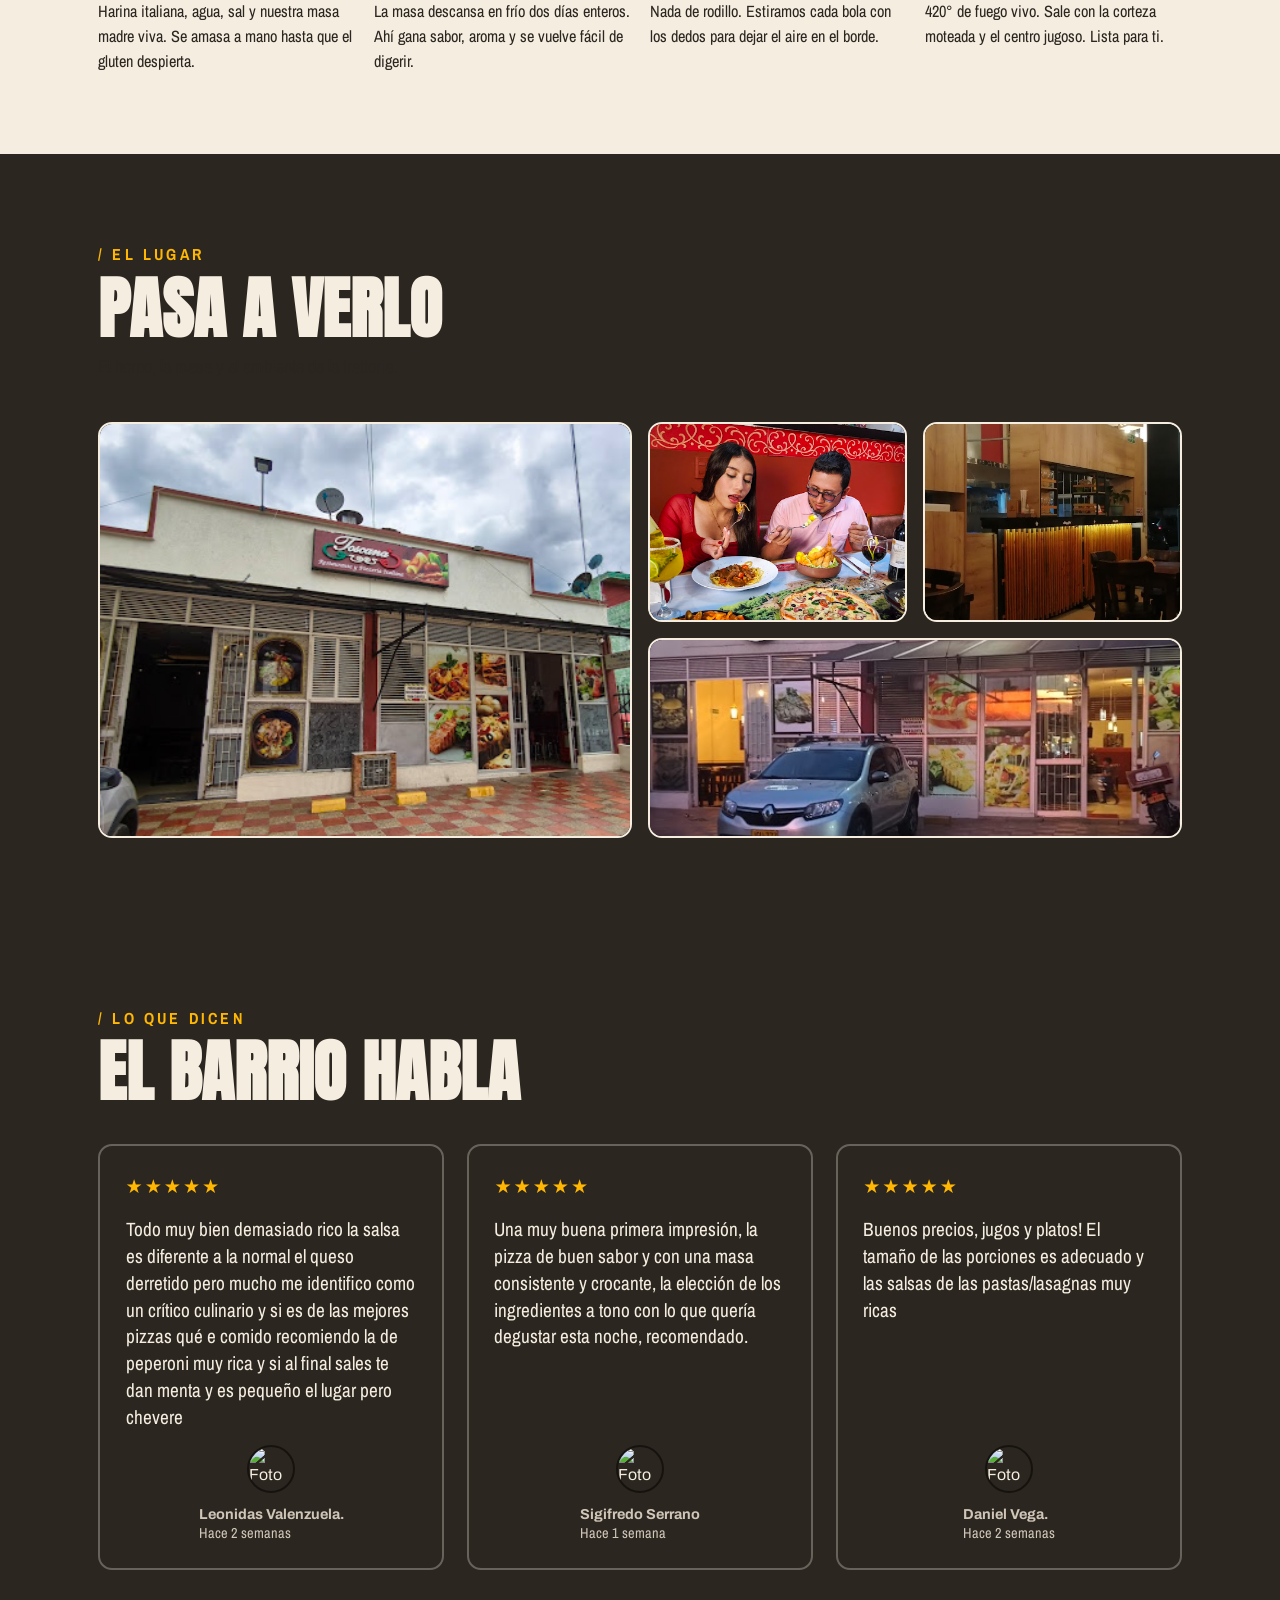
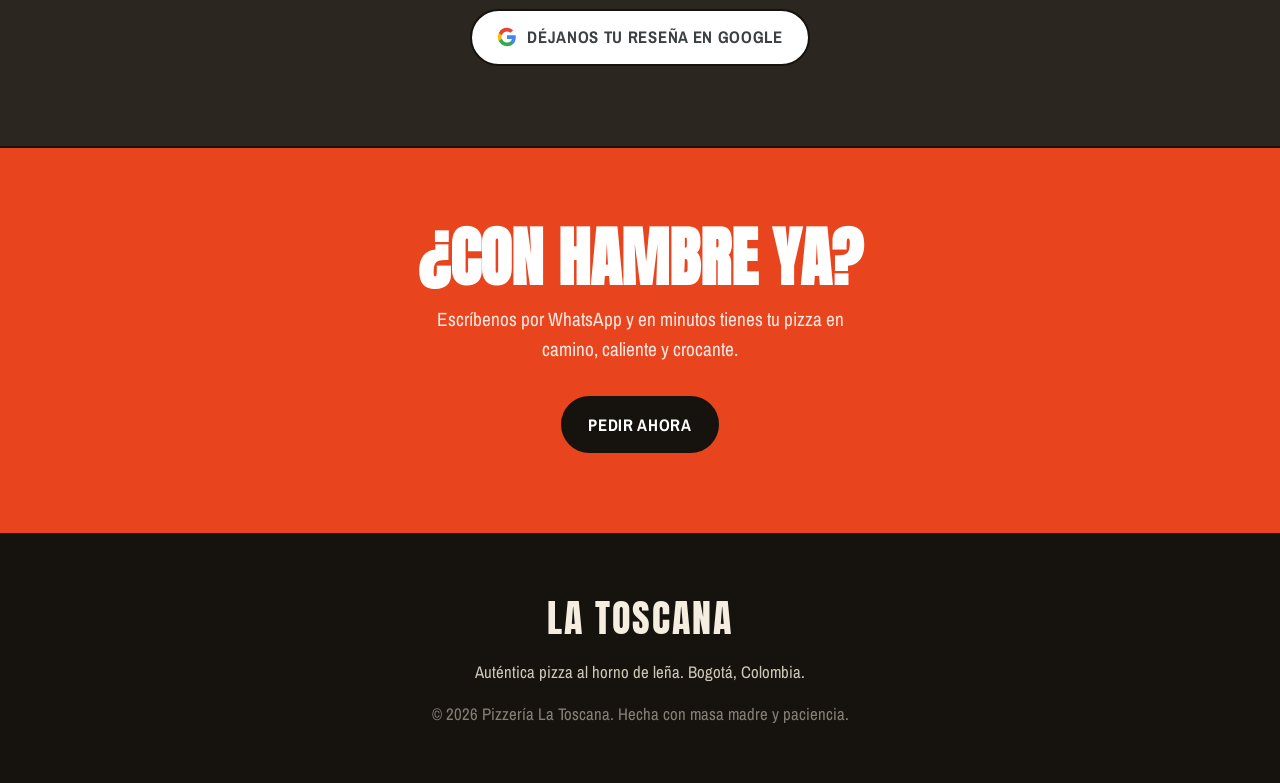
==== commit d002c147: "update" ====
--- a/index.html
+++ b/index.html
@@ -4,7 +4,7 @@
 <meta charset="UTF-8">
 <meta name="viewport" content="width=device-width, initial-scale=1.0">
 <title>Pizzería La Toscana · Auténtica pizza al horno de leña</title>
-<meta name="description" content="Pizzería La Toscana — masa madre fermentada 48 horas, ingredientes frescos y horno de leña en Cajica, Cundinamarca Pide por WhatsApp y recógela caliente.">
+<meta name="description" content="Pizzería La Toscana — masa madre fermentada 48 horas, ingredientes frescos y horno de leña en Chapinero, Bogotá. Pide por WhatsApp y recógela caliente.">
 <link rel="preconnect" href="https://fonts.googleapis.com">
 <link rel="preconnect" href="https://fonts.gstatic.com" crossorigin>
 <link href="https://fonts.googleapis.com/css2?family=Anton&family=Archivo:wght@400;500;600;700;800&family=Archivo+Narrow:wght@500;600;700&display=swap" rel="stylesheet">
@@ -46,7 +46,7 @@
       <img class="hero__pizza" src="img/pizza.png" alt="Pizza de la casa al horno de leña">
     </div>
     <div class="hero__copy" data-reveal="right">
-      <p class="hero__eyebrow">Auténtica pizza italiana · Cajica</p>
+      <p class="hero__eyebrow">Auténtica pizza italiana · Bogotá</p>
       <h1 class="hero__title">PIZZA<span class="hero__title-alt">a la toscana</span></h1>
       <p class="hero__lede">Hacemos las cosas a la vieja usanza: masa fermentada dos días, queso que se estira de verdad, horno de leña y nada de atajos. Como en una trattoria de la Toscana.</p>
       <div class="hero__actions">
@@ -87,7 +87,7 @@
         <svg viewBox="0 0 24 24" fill="none" stroke="currentColor" stroke-width="1.8" stroke-linecap="round" stroke-linejoin="round"><circle cx="6" cy="17" r="2.5"/><circle cx="17" cy="17" r="2.5"/><path d="M8.5 17h6M19.5 17c.8-1 1.5-2.4 1.5-4 0-2-1.5-4-4-4h-2l-2-4H8"/><path d="M3.5 9h5"/></svg>
       </span>
       <h3>Llega caliente</h3>
-      <p>Domicilios en caja térmica por todo Cajica. Sin afán, pero sin que se enfríe.</p>
+      <p>Domicilios en caja térmica por todo Chapinero. Sin afán, pero sin que se enfríe.</p>
     </div>
   </div>
 </section>
@@ -195,22 +195,26 @@
     <figure class="resena" data-reveal data-reveal-delay="0">
       <div class="resena__stars" aria-label="5 de 5 estrellas">★★★★★</div>
       <blockquote>Todo muy bien demasiado rico la salsa es diferente a la normal el queso derretido pero mucho me identifico como un crítico culinario y si es de las mejores pizzas qué e comido recomiendo la de peperoni muy rica y si al final sales te dan menta y es pequeño el lugar pero chevere</blockquote>
-      <figcaption><strong>Leonidas Valenzuela.</strong><span>Hace 2 semanas</span></figcaption>
+      <figcaption><img class="resena__avatar" src="https://images.unsplash.com/photo-1507003211169-0a1dd7228f2d?w=100&h=100&fit=crop&crop=faces&q=80" alt="Foto de Leonidas Valenzuela" loading="lazy"><span class="resena__author"><strong>Leonidas Valenzuela.</strong><span>Hace 2 semanas</span></span></figcaption>
     </figure>
     <figure class="resena" data-reveal data-reveal-delay="100">
       <div class="resena__stars" aria-label="5 de 5 estrellas">★★★★★</div>
       <blockquote>Una muy buena primera impresión, la pizza de buen sabor y con una masa consistente y crocante, la elección de los ingredientes a tono con lo que quería degustar esta noche, recomendado.</blockquote>
-      <figcaption><strong>Sigifredo Serrano</strong><span>Hace 1 semana</span></figcaption>
+      <figcaption><img class="resena__avatar" src="https://images.unsplash.com/photo-1500648767791-00dcc994a43e?w=100&h=100&fit=crop&crop=faces&q=80" alt="Foto de Sigifredo Serrano" loading="lazy"><span class="resena__author"><strong>Sigifredo Serrano</strong><span>Hace 1 semana</span></span></figcaption>
     </figure>
     <figure class="resena" data-reveal data-reveal-delay="200">
       <div class="resena__stars" aria-label="5 de 5 estrellas">★★★★★</div>
       <blockquote>Buenos precios, jugos y platos! El tamaño de las porciones es adecuado y las salsas de las pastas/lasagnas muy ricas</blockquote>
-      <figcaption><strong>Daniel Vega.</strong><span>Hace 2 semanas</span></figcaption>
+      <figcaption><img class="resena__avatar" src="https://images.unsplash.com/photo-1535713875002-d1d0cf377fde?w=100&h=100&fit=crop&crop=faces&q=80" alt="Foto de Daniel Vega" loading="lazy"><span class="resena__author"><strong>Daniel Vega.</strong><span>Hace 2 semanas</span></span></figcaption>
     </figure>
   </div>
-</section>
-
-<!-- ===== CTA GRANDE ===== -->
+  <div class="resenas__cta" data-reveal>
+    <a href="https://search.google.com/local/writereview?placeid=ChIJkR-C_GN3QI4RA5p3slRvYT0" class="btn btn--google" target="_blank" rel="noopener">
+      <svg viewBox="0 0 24 24" width="20" height="20" aria-hidden="true"><path fill="#4285F4" d="M22.56 12.25c0-.78-.07-1.53-.2-2.25H12v4.26h5.92a5.06 5.06 0 0 1-2.2 3.32v2.77h3.57c2.08-1.92 3.27-4.74 3.27-8.1Z"/><path fill="#34A853" d="M12 23c2.97 0 5.46-.98 7.28-2.66l-3.57-2.77c-.98.66-2.23 1.06-3.71 1.06-2.86 0-5.29-1.93-6.16-4.53H2.18v2.84A11 11 0 0 0 12 23Z"/><path fill="#FBBC05" d="M5.84 14.1a6.6 6.6 0 0 1 0-4.2V7.06H2.18a11 11 0 0 0 0 9.88l3.66-2.84Z"/><path fill="#EA4335" d="M12 5.38c1.62 0 3.06.56 4.21 1.64l3.15-3.15C17.45 2.09 14.97 1 12 1A11 11 0 0 0 2.18 7.06l3.66 2.84C6.71 7.31 9.14 5.38 12 5.38Z"/></svg>
+      Déjanos tu reseña en Google
+    </a>
+  </div>
+</section>
 <section class="ctaband">
   <div data-reveal="scale">
     <h2>¿Con hambre ya?</h2>
@@ -222,7 +226,7 @@
 <!-- ===== FOOTER ===== -->
 <footer class="footer">
   <span class="footer__brand">LA TOSCANA</span>
-  <p>Auténtica pizza al horno de leña. Cajica, Colombia.</p>
+  <p>Auténtica pizza al horno de leña. Bogotá, Colombia.</p>
   <p class="footer__small">© <span id="year"></span> Pizzería La Toscana. Hecha con masa madre y paciencia.</p>
 </footer>
 
--- a/styles.css
+++ b/styles.css
@@ -92,8 +92,8 @@
 
 @media (max-width:860px){
   .nav{position:sticky;flex-wrap:wrap;row-gap:0}
-  .nav__toggle{display:flex;order:2}
-  .nav__cta{order:1;margin-left:auto;margin-right:.6rem}
+  .nav__toggle{display:flex;order:2;margin-left:auto}
+  .nav__cta{display:none}
   .nav__links{
     order:3;
     flex-basis:100%;width:100%;
@@ -557,4 +557,16 @@
   *{animation:none!important;transition:none!important;scroll-behavior:auto!important}
   [data-reveal]{opacity:1!important;transform:none!important}
 }
-a:focus-visible,button:focus-visible{outline:3px solid var(--brasa);outline-offset:3px}+a:focus-visible,button:focus-visible{outline:3px solid var(--brasa);outline-offset:3px}
+/* ===== Reseñas: avatar + botón Google ===== */
+.resena figcaption{display:flex;align-items:center;gap:12px}
+.resena__avatar{width:48px;height:48px;border-radius:50%;object-fit:cover;flex-shrink:0;
+  border:2px solid var(--ink)}
+.resena__author{display:flex;flex-direction:column;line-height:1.3}
+.resenas__cta{text-align:center;margin-top:2.4rem}
+.btn--google{display:inline-flex;align-items:center;gap:10px;
+  background:#fff;color:#3c4043;border:2px solid var(--ink);
+  font-family:var(--cond);font-weight:700;text-transform:uppercase;letter-spacing:.04em;
+  padding:.85rem 1.6rem;border-radius:100px}
+.btn--google:hover{background:var(--ink);color:#fff}
+.btn--google:hover svg path{fill:#fff}
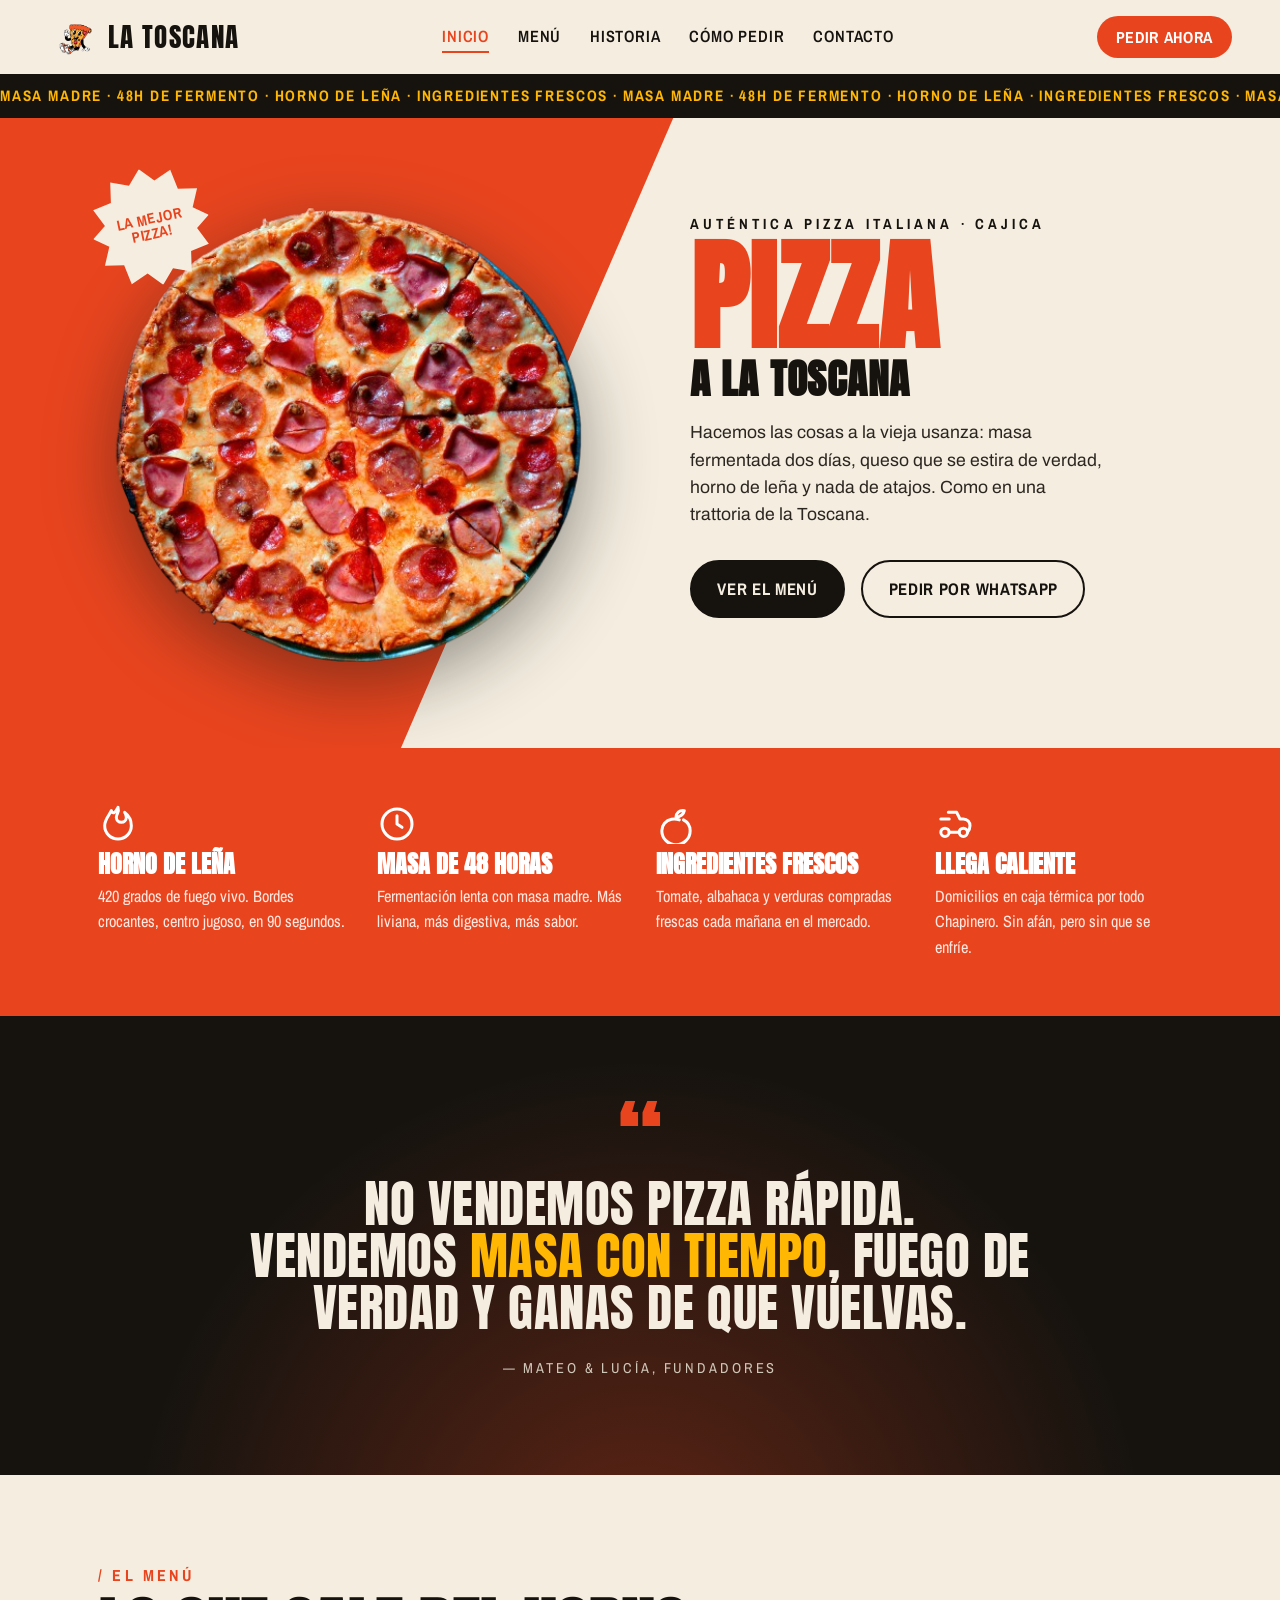
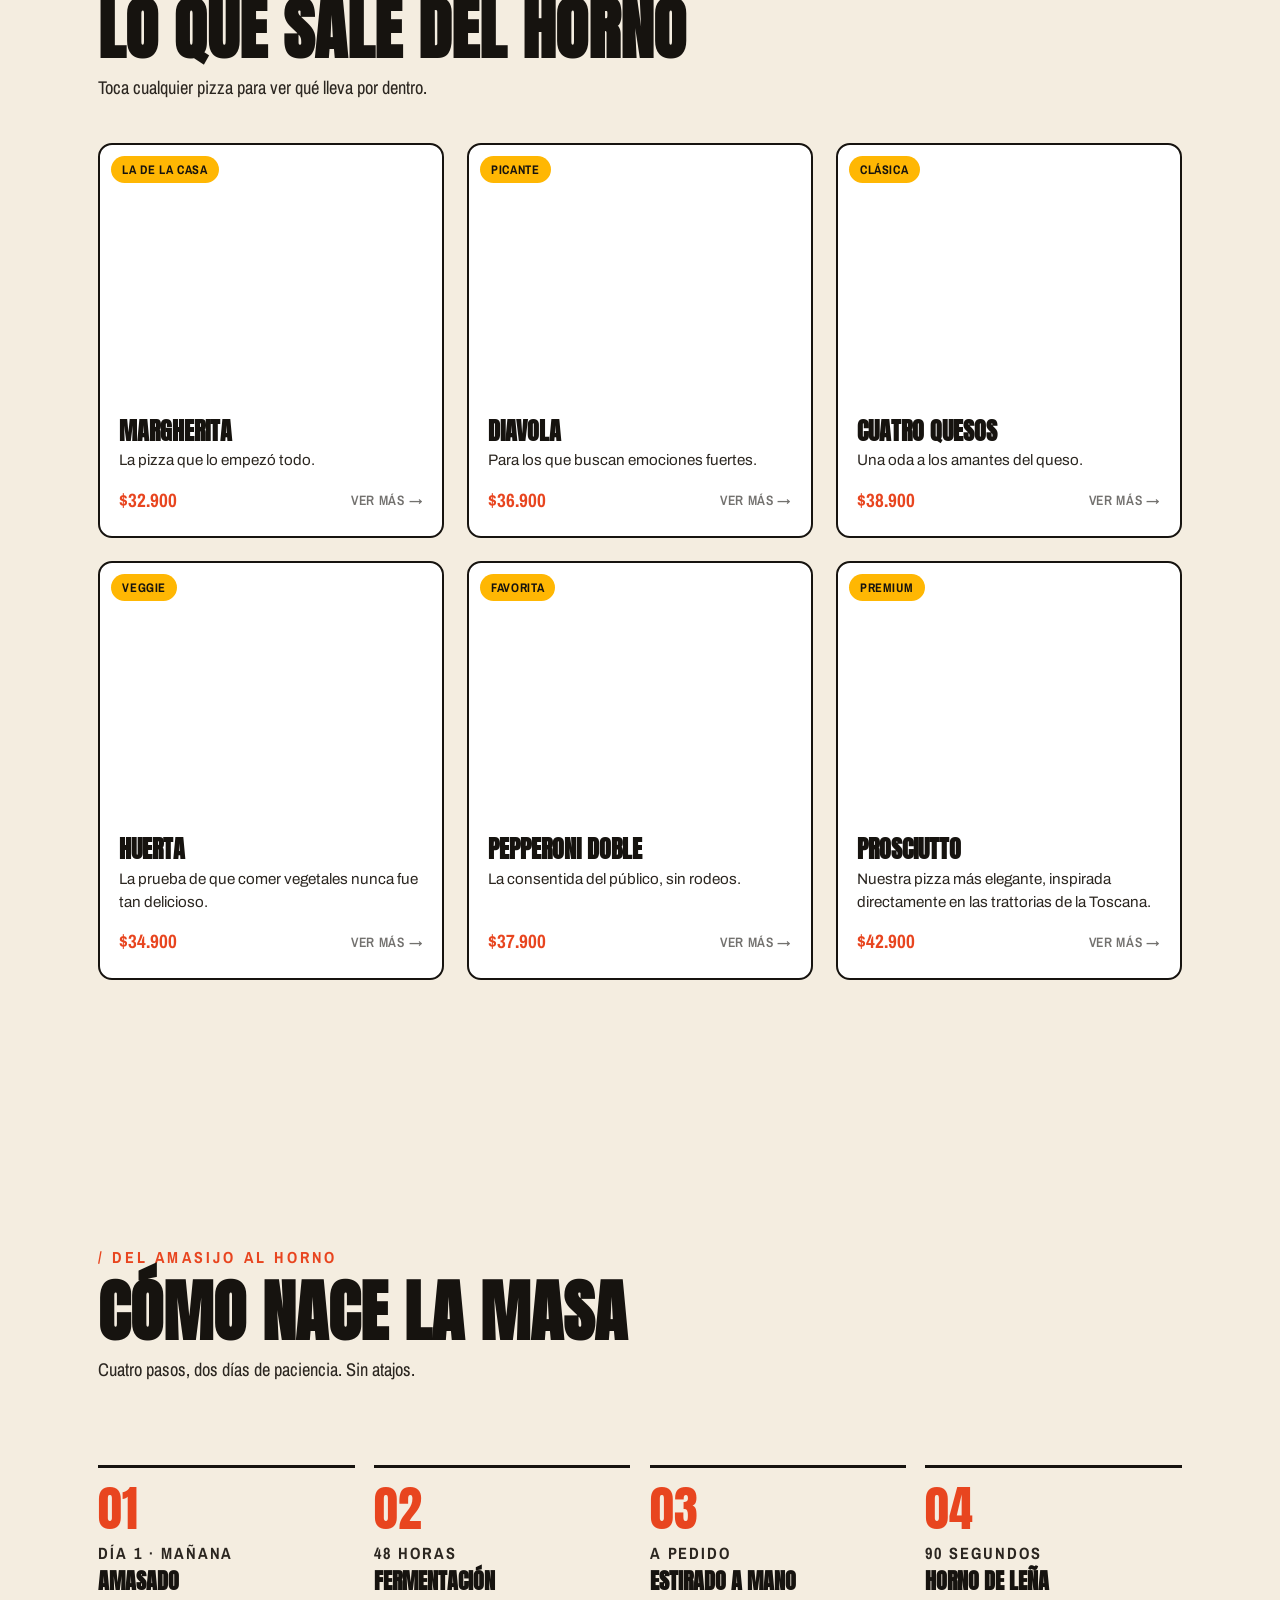
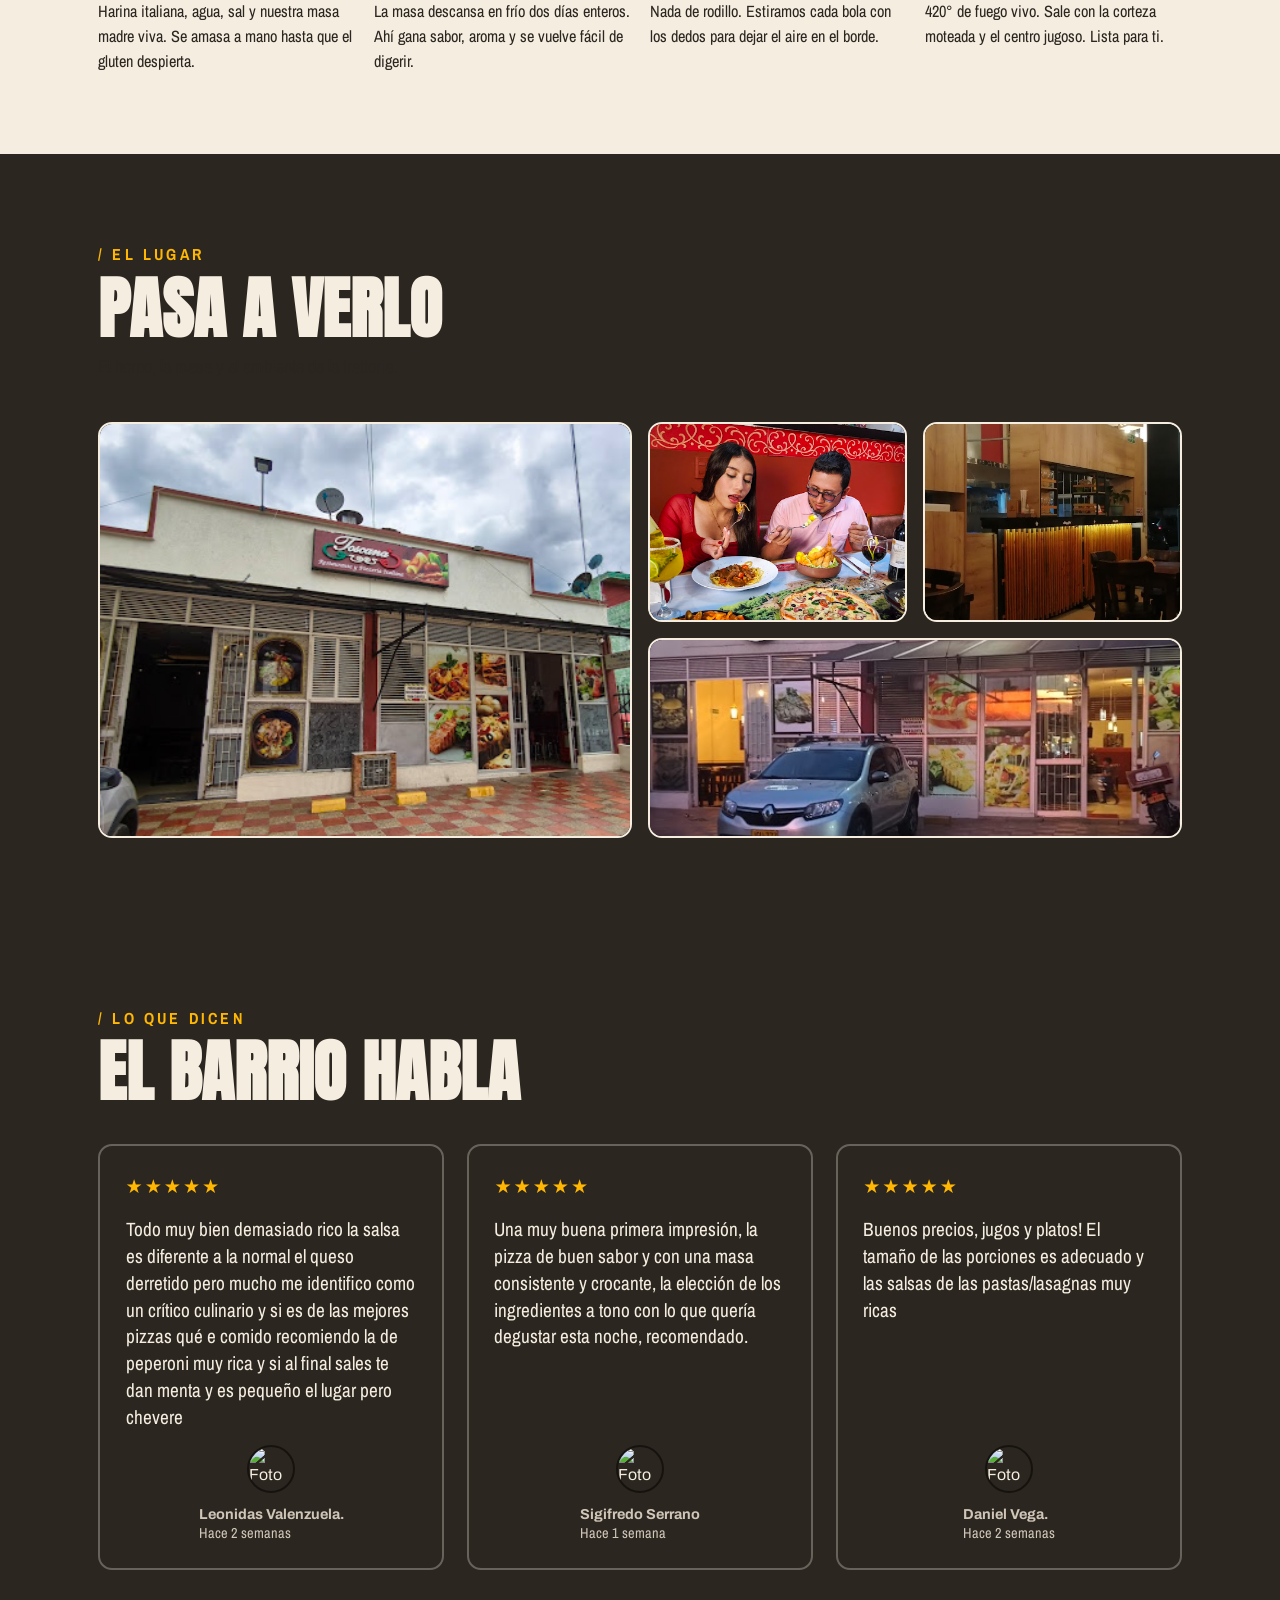
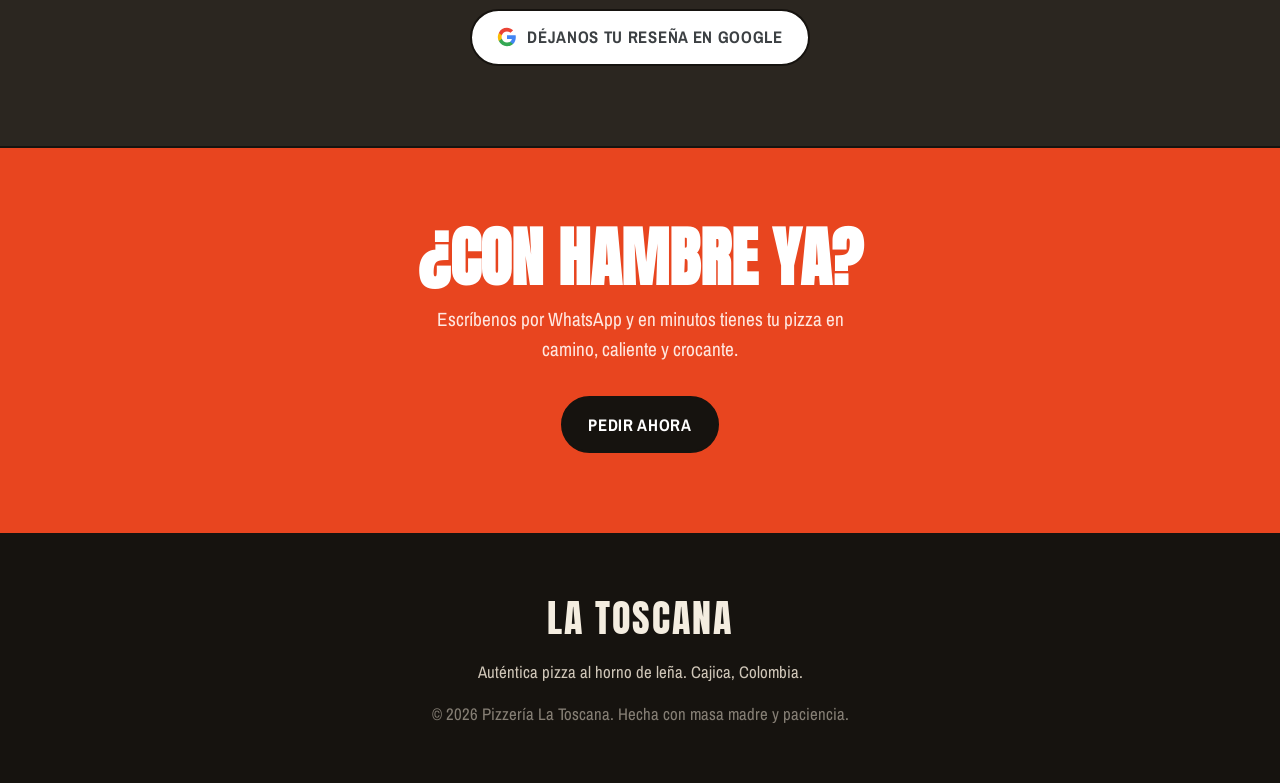
==== commit bc033edc: "upds" ====
--- a/index.html
+++ b/index.html
@@ -4,7 +4,7 @@
 <meta charset="UTF-8">
 <meta name="viewport" content="width=device-width, initial-scale=1.0">
 <title>Pizzería La Toscana · Auténtica pizza al horno de leña</title>
-<meta name="description" content="Pizzería La Toscana — masa madre fermentada 48 horas, ingredientes frescos y horno de leña en Chapinero, Bogotá. Pide por WhatsApp y recógela caliente.">
+<meta name="description" content="Pizzería La Toscana — masa madre fermentada 48 horas, ingredientes frescos y horno de leña en Chapinero, Cajica. Pide por WhatsApp y recógela caliente.">
 <link rel="preconnect" href="https://fonts.googleapis.com">
 <link rel="preconnect" href="https://fonts.gstatic.com" crossorigin>
 <link href="https://fonts.googleapis.com/css2?family=Anton&family=Archivo:wght@400;500;600;700;800&family=Archivo+Narrow:wght@500;600;700&display=swap" rel="stylesheet">
@@ -46,7 +46,7 @@
       <img class="hero__pizza" src="img/pizza.png" alt="Pizza de la casa al horno de leña">
     </div>
     <div class="hero__copy" data-reveal="right">
-      <p class="hero__eyebrow">Auténtica pizza italiana · Bogotá</p>
+      <p class="hero__eyebrow">Auténtica pizza italiana · Cajica</p>
       <h1 class="hero__title">PIZZA<span class="hero__title-alt">a la toscana</span></h1>
       <p class="hero__lede">Hacemos las cosas a la vieja usanza: masa fermentada dos días, queso que se estira de verdad, horno de leña y nada de atajos. Como en una trattoria de la Toscana.</p>
       <div class="hero__actions">
@@ -226,7 +226,7 @@
 <!-- ===== FOOTER ===== -->
 <footer class="footer">
   <span class="footer__brand">LA TOSCANA</span>
-  <p>Auténtica pizza al horno de leña. Bogotá, Colombia.</p>
+  <p>Auténtica pizza al horno de leña. Cajica, Colombia.</p>
   <p class="footer__small">© <span id="year"></span> Pizzería La Toscana. Hecha con masa madre y paciencia.</p>
 </footer>
 
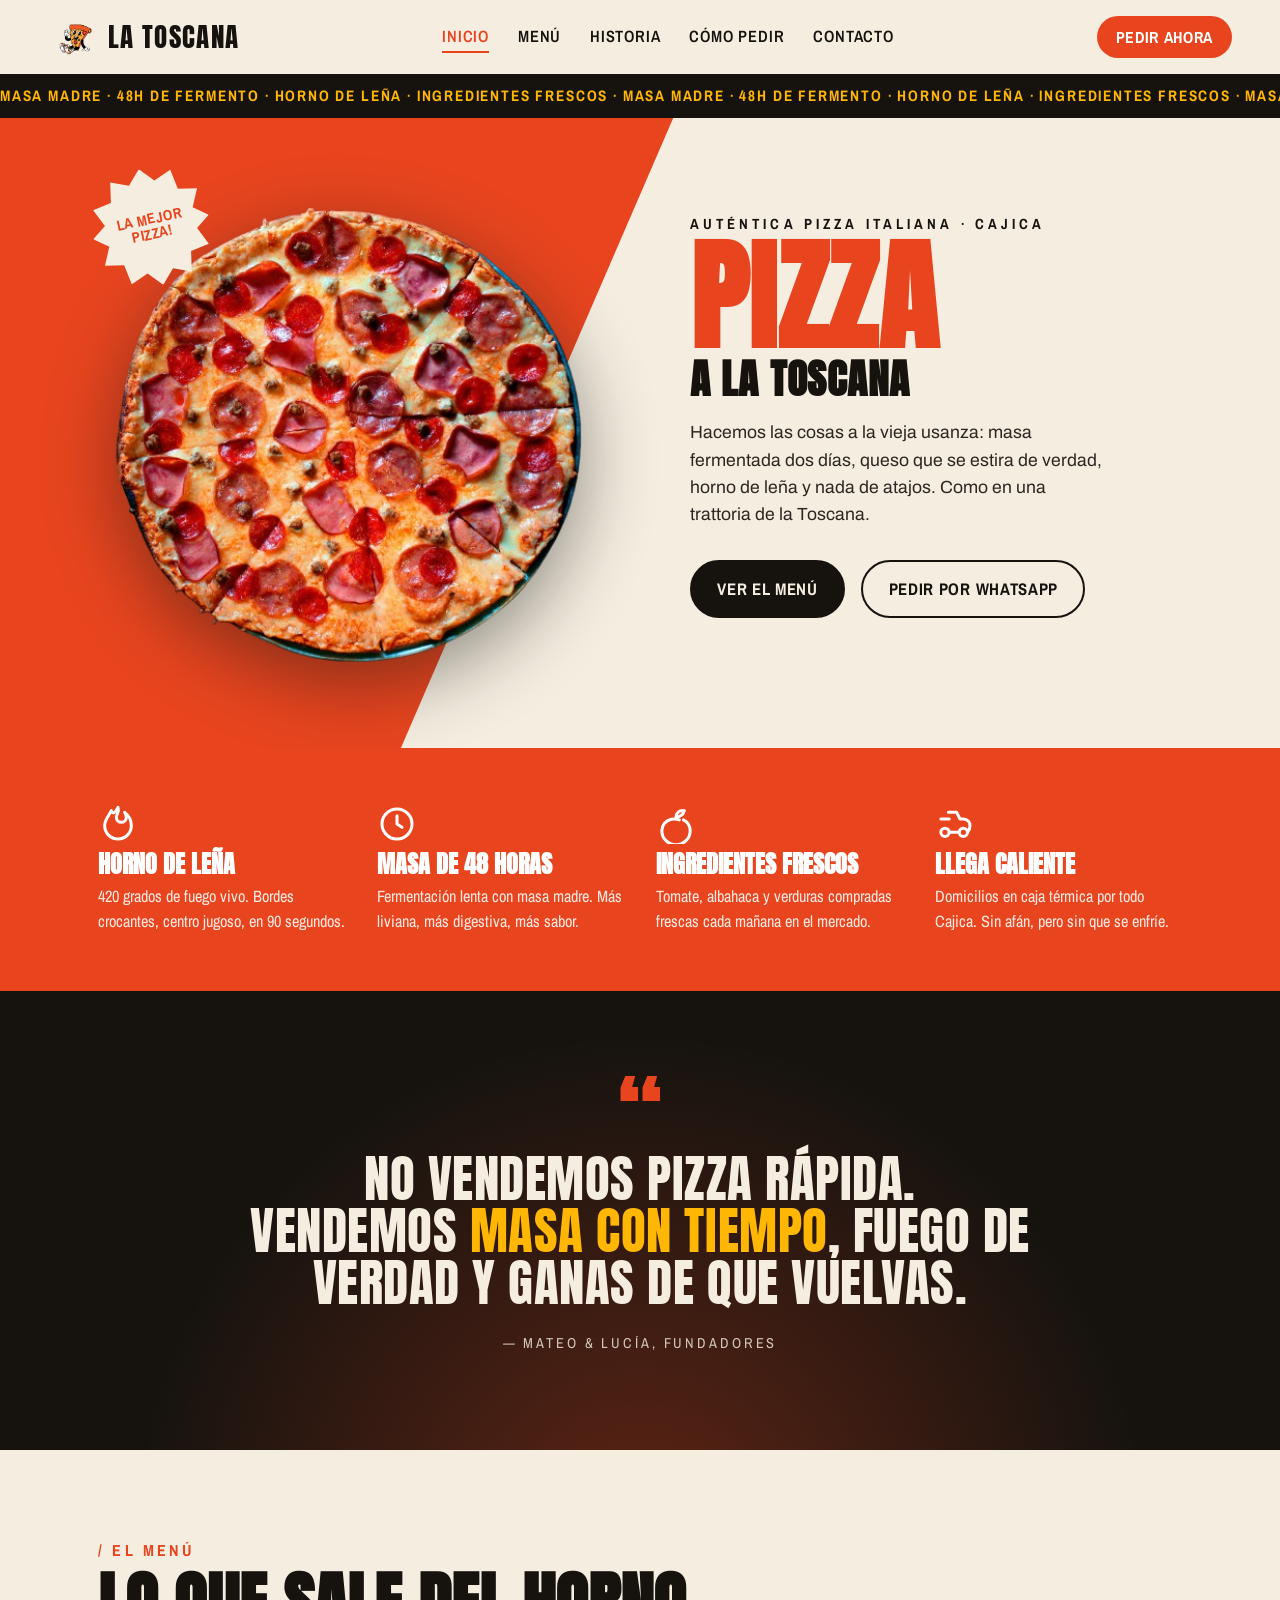
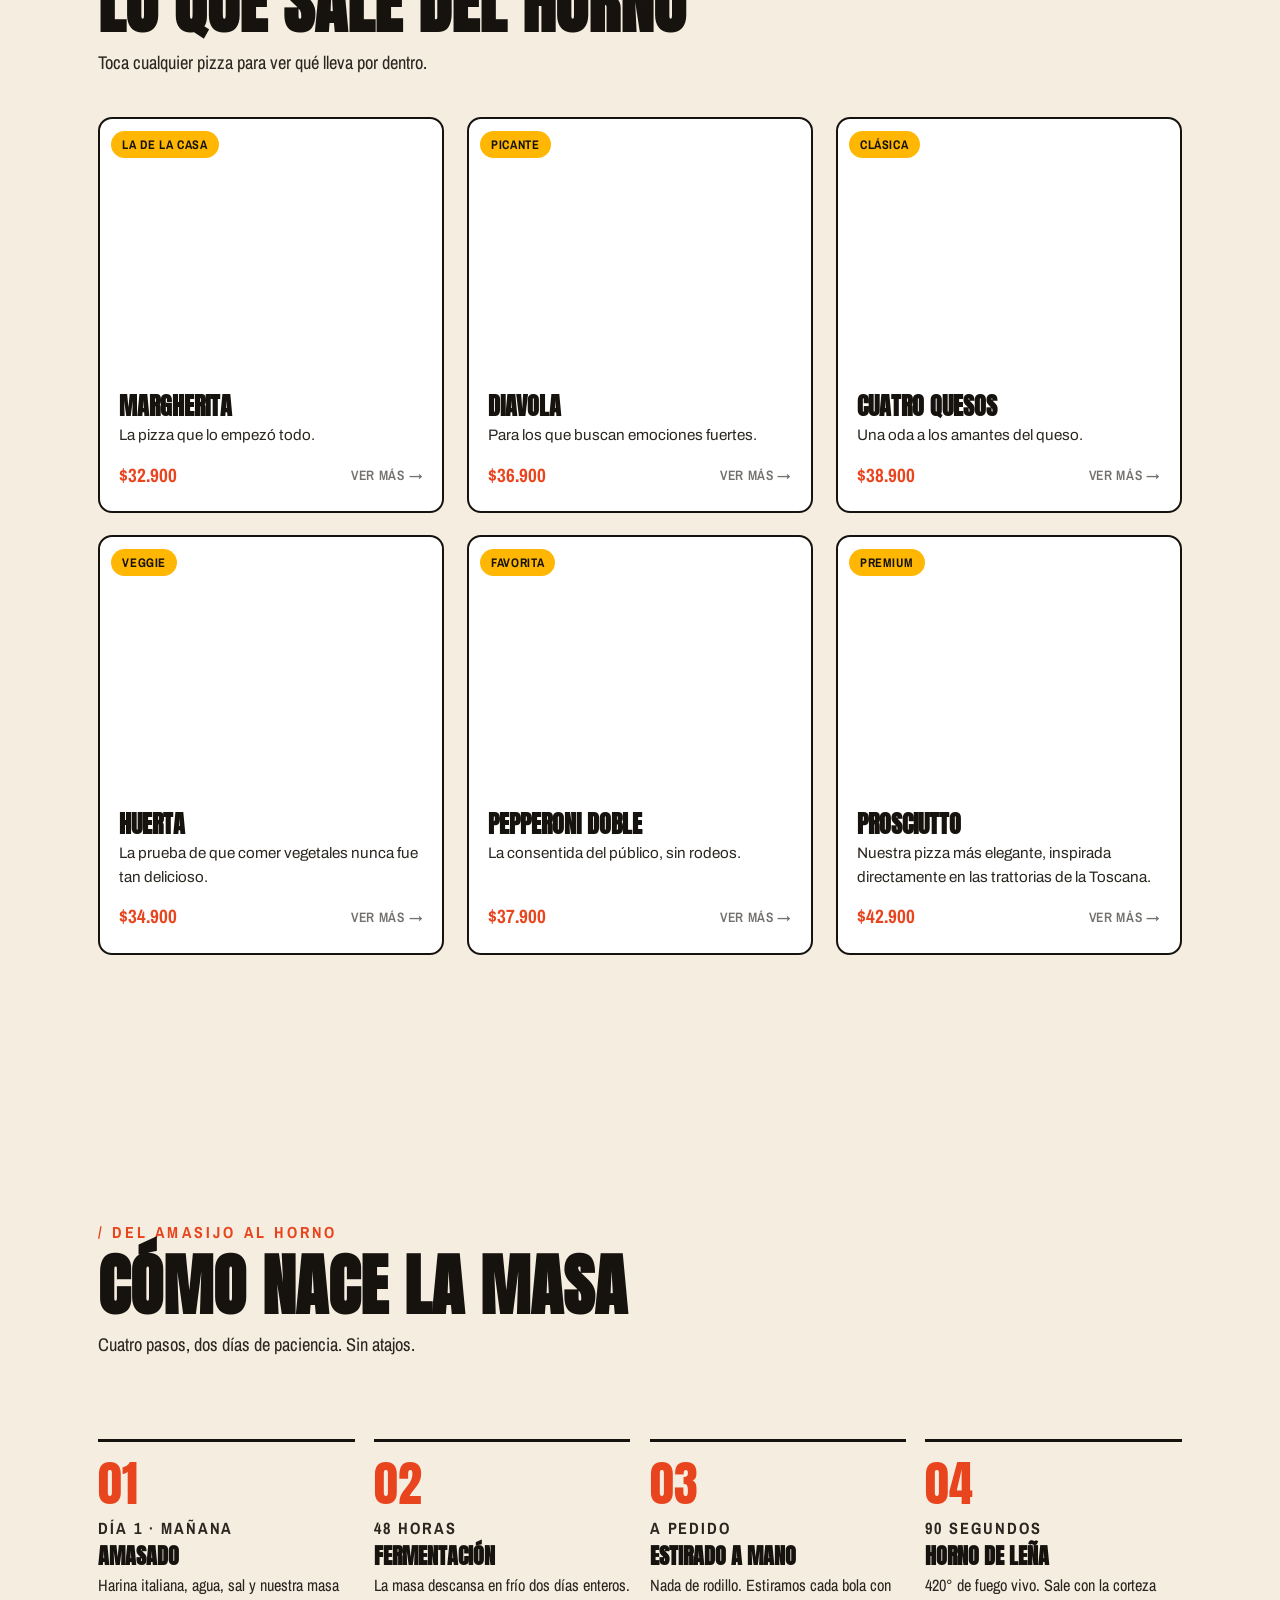
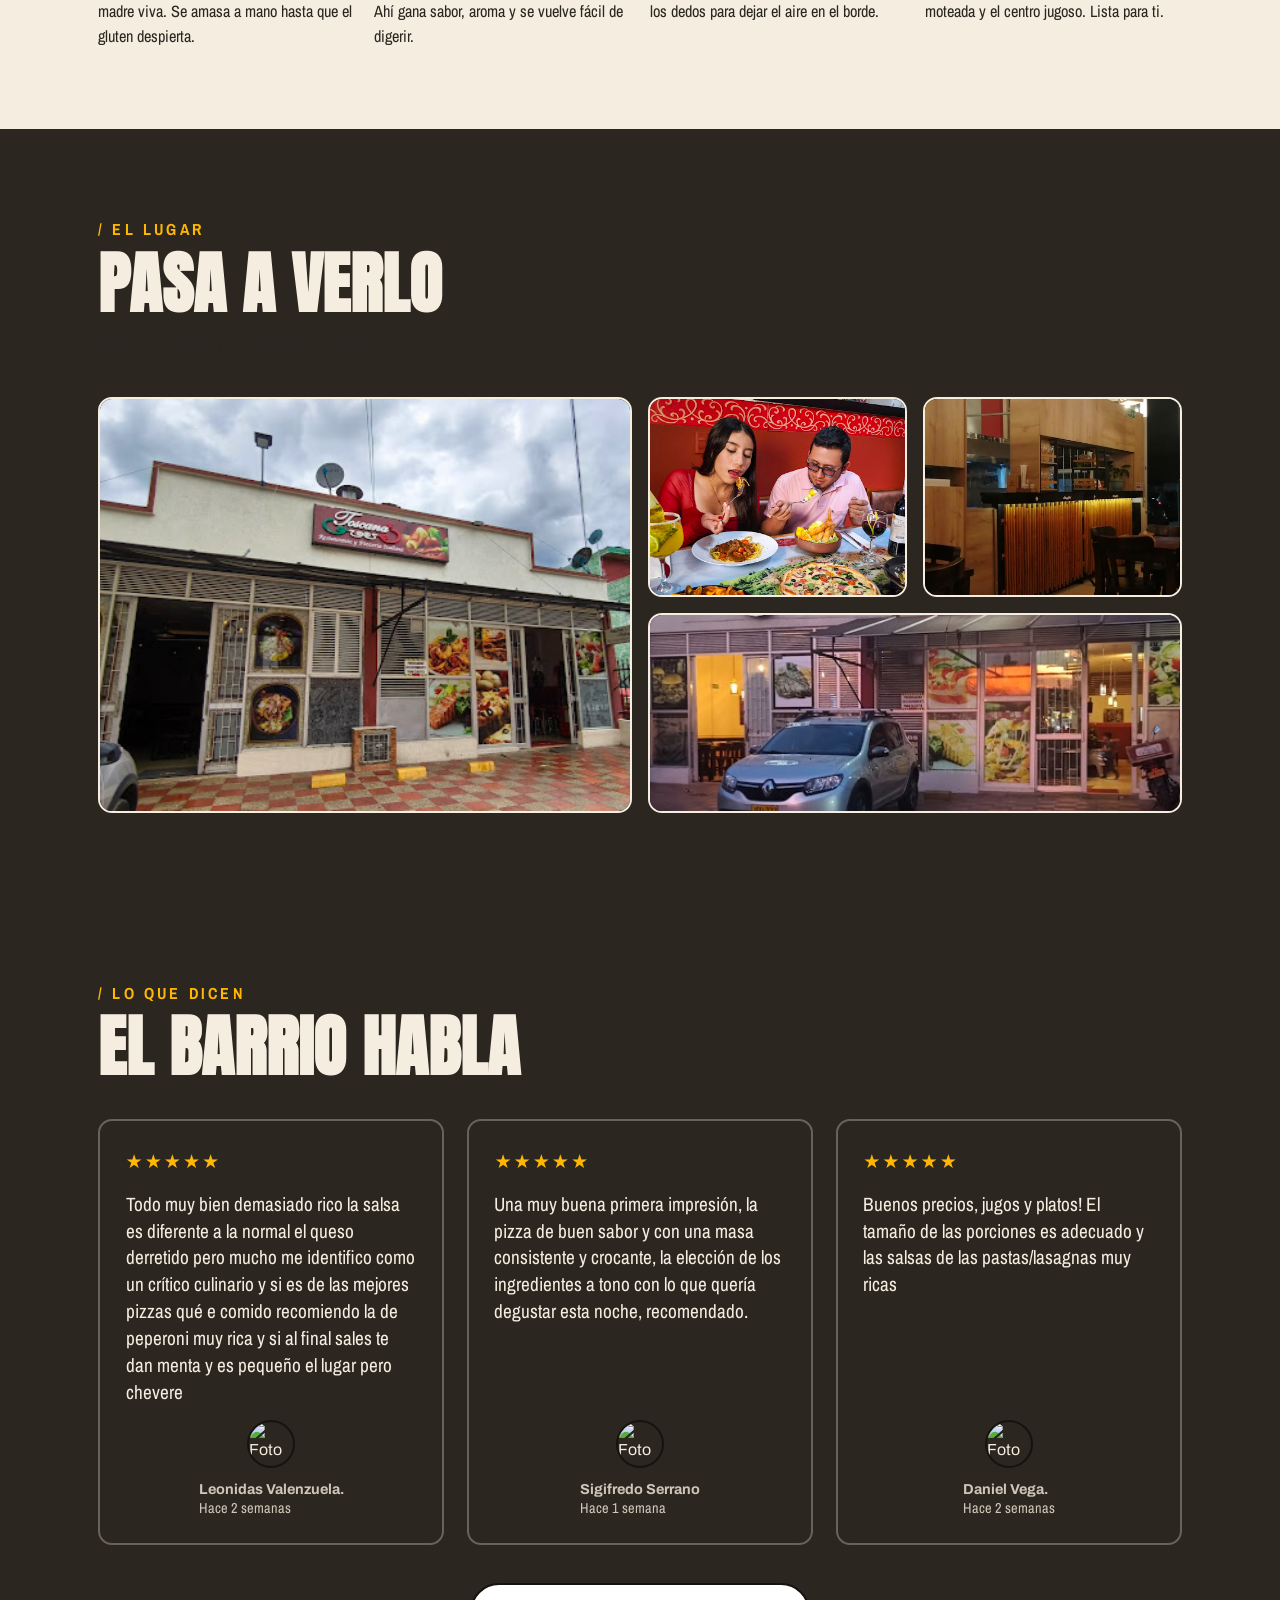
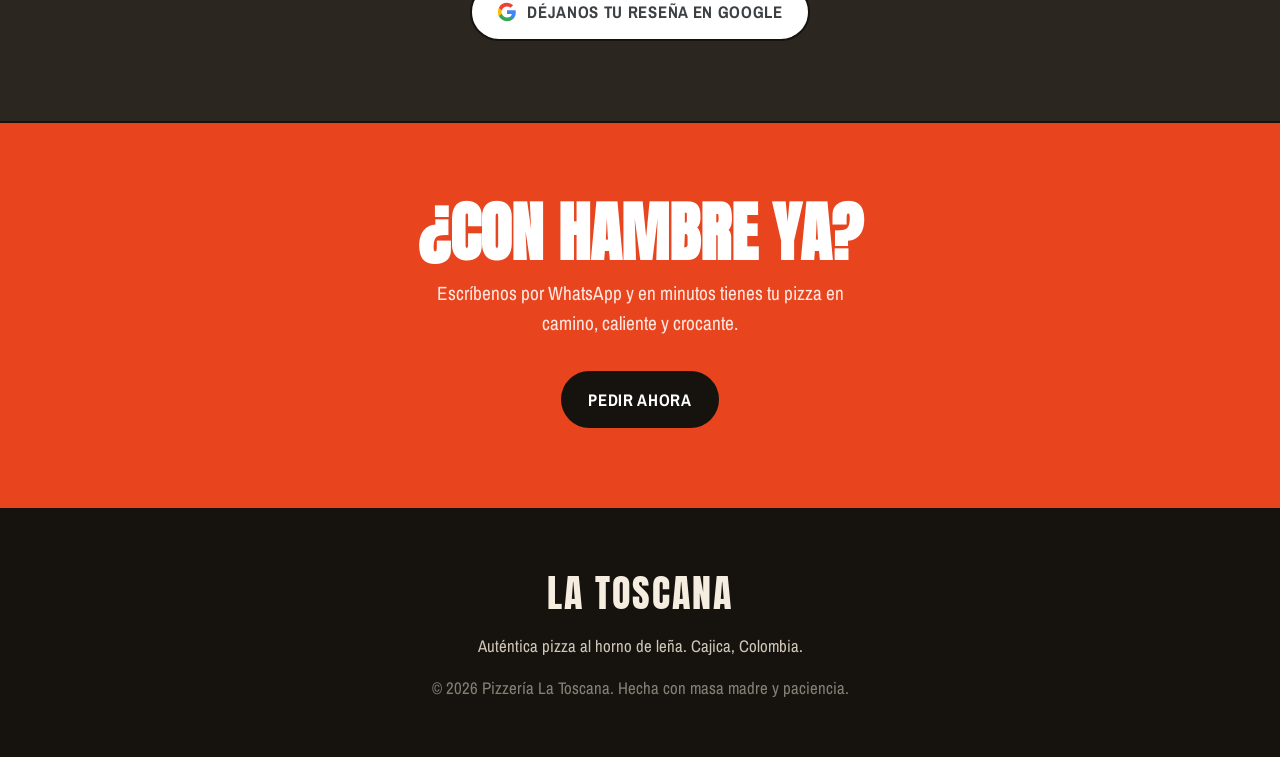
==== commit a87707e0: "Update" ====
--- a/index.html
+++ b/index.html
@@ -4,7 +4,7 @@
 <meta charset="UTF-8">
 <meta name="viewport" content="width=device-width, initial-scale=1.0">
 <title>Pizzería La Toscana · Auténtica pizza al horno de leña</title>
-<meta name="description" content="Pizzería La Toscana — masa madre fermentada 48 horas, ingredientes frescos y horno de leña en Chapinero, Cajica. Pide por WhatsApp y recógela caliente.">
+<meta name="description" content="Pizzería La Toscana — masa madre fermentada 48 horas, ingredientes frescos y horno de leña en  Cajica. Pide por WhatsApp y recógela caliente.">
 <link rel="preconnect" href="https://fonts.googleapis.com">
 <link rel="preconnect" href="https://fonts.gstatic.com" crossorigin>
 <link href="https://fonts.googleapis.com/css2?family=Anton&family=Archivo:wght@400;500;600;700;800&family=Archivo+Narrow:wght@500;600;700&display=swap" rel="stylesheet">
@@ -87,7 +87,7 @@
         <svg viewBox="0 0 24 24" fill="none" stroke="currentColor" stroke-width="1.8" stroke-linecap="round" stroke-linejoin="round"><circle cx="6" cy="17" r="2.5"/><circle cx="17" cy="17" r="2.5"/><path d="M8.5 17h6M19.5 17c.8-1 1.5-2.4 1.5-4 0-2-1.5-4-4-4h-2l-2-4H8"/><path d="M3.5 9h5"/></svg>
       </span>
       <h3>Llega caliente</h3>
-      <p>Domicilios en caja térmica por todo Chapinero. Sin afán, pero sin que se enfríe.</p>
+      <p>Domicilios en caja térmica por todo Cajica. Sin afán, pero sin que se enfríe.</p>
     </div>
   </div>
 </section>
--- a/styles.css
+++ b/styles.css
@@ -569,4 +569,15 @@
   font-family:var(--cond);font-weight:700;text-transform:uppercase;letter-spacing:.04em;
   padding:.85rem 1.6rem;border-radius:100px}
 .btn--google:hover{background:var(--ink);color:#fff}
-.btn--google:hover svg path{fill:#fff}+.btn--google:hover svg path{fill:#fff}
+
+/* ===== Footer: redes sociales ===== */
+.footer__social{display:flex;justify-content:center;gap:.9rem;margin:1.2rem 0}
+.footer__social-btn{
+  display:grid;place-items:center;
+  width:46px;height:46px;border-radius:50%;
+  border:2px solid currentColor;color:inherit;
+  transition:transform .15s ease,background .2s ease,color .2s ease;
+}
+.footer__social-btn:hover{transform:translateY(-3px);background:var(--brasa);
+  border-color:var(--brasa);color:#fff}
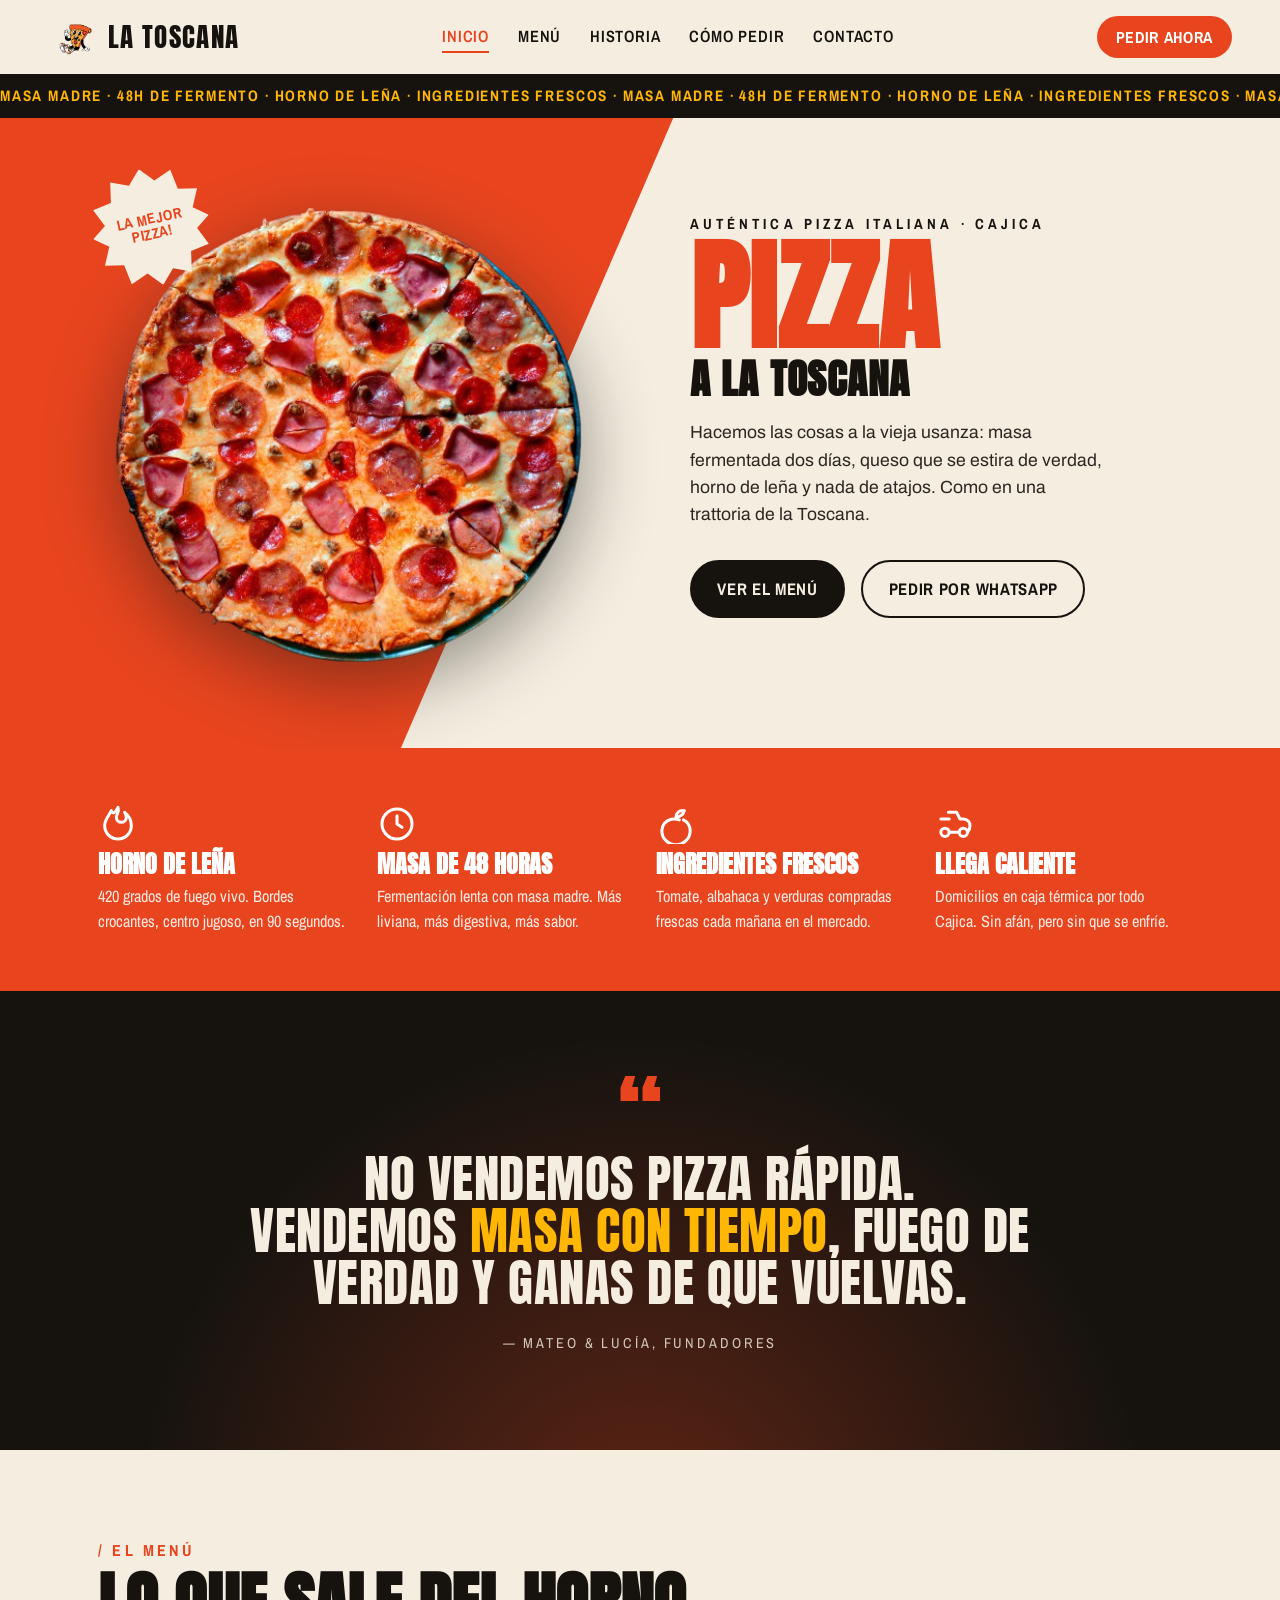
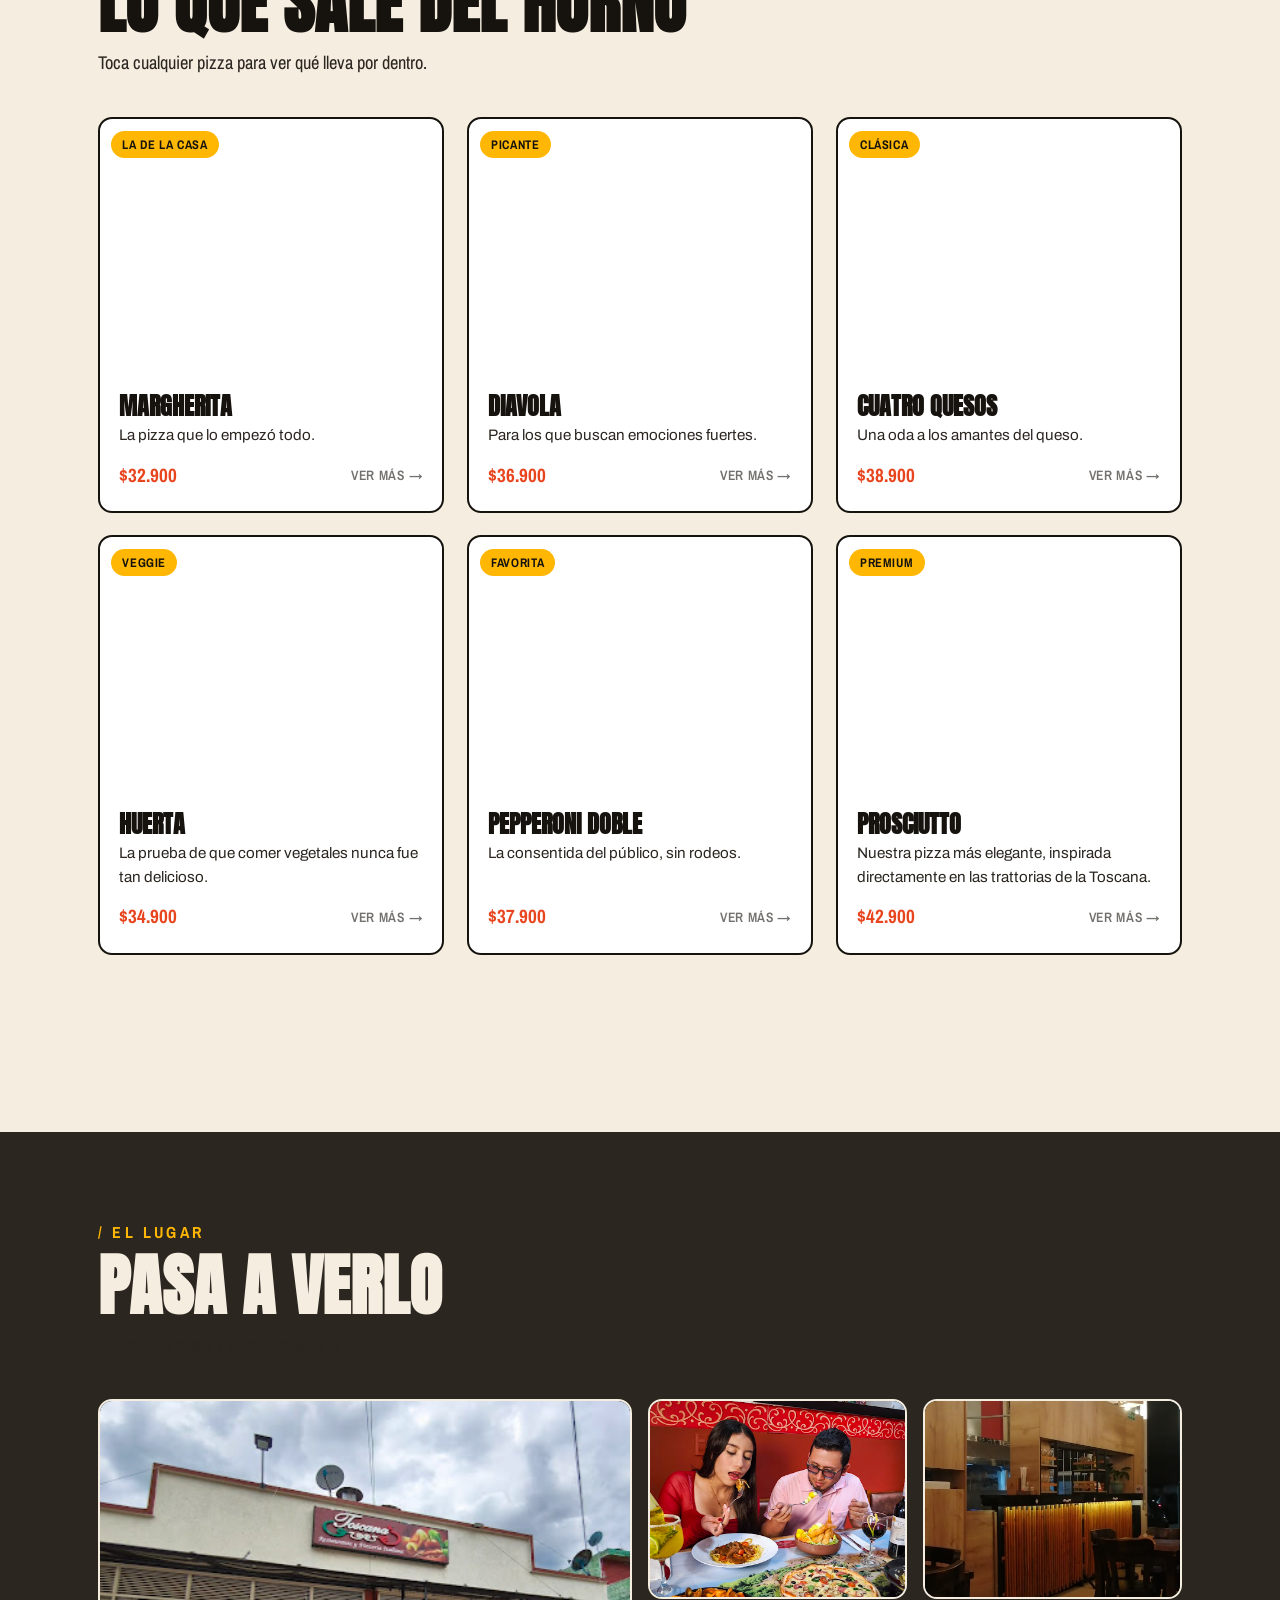
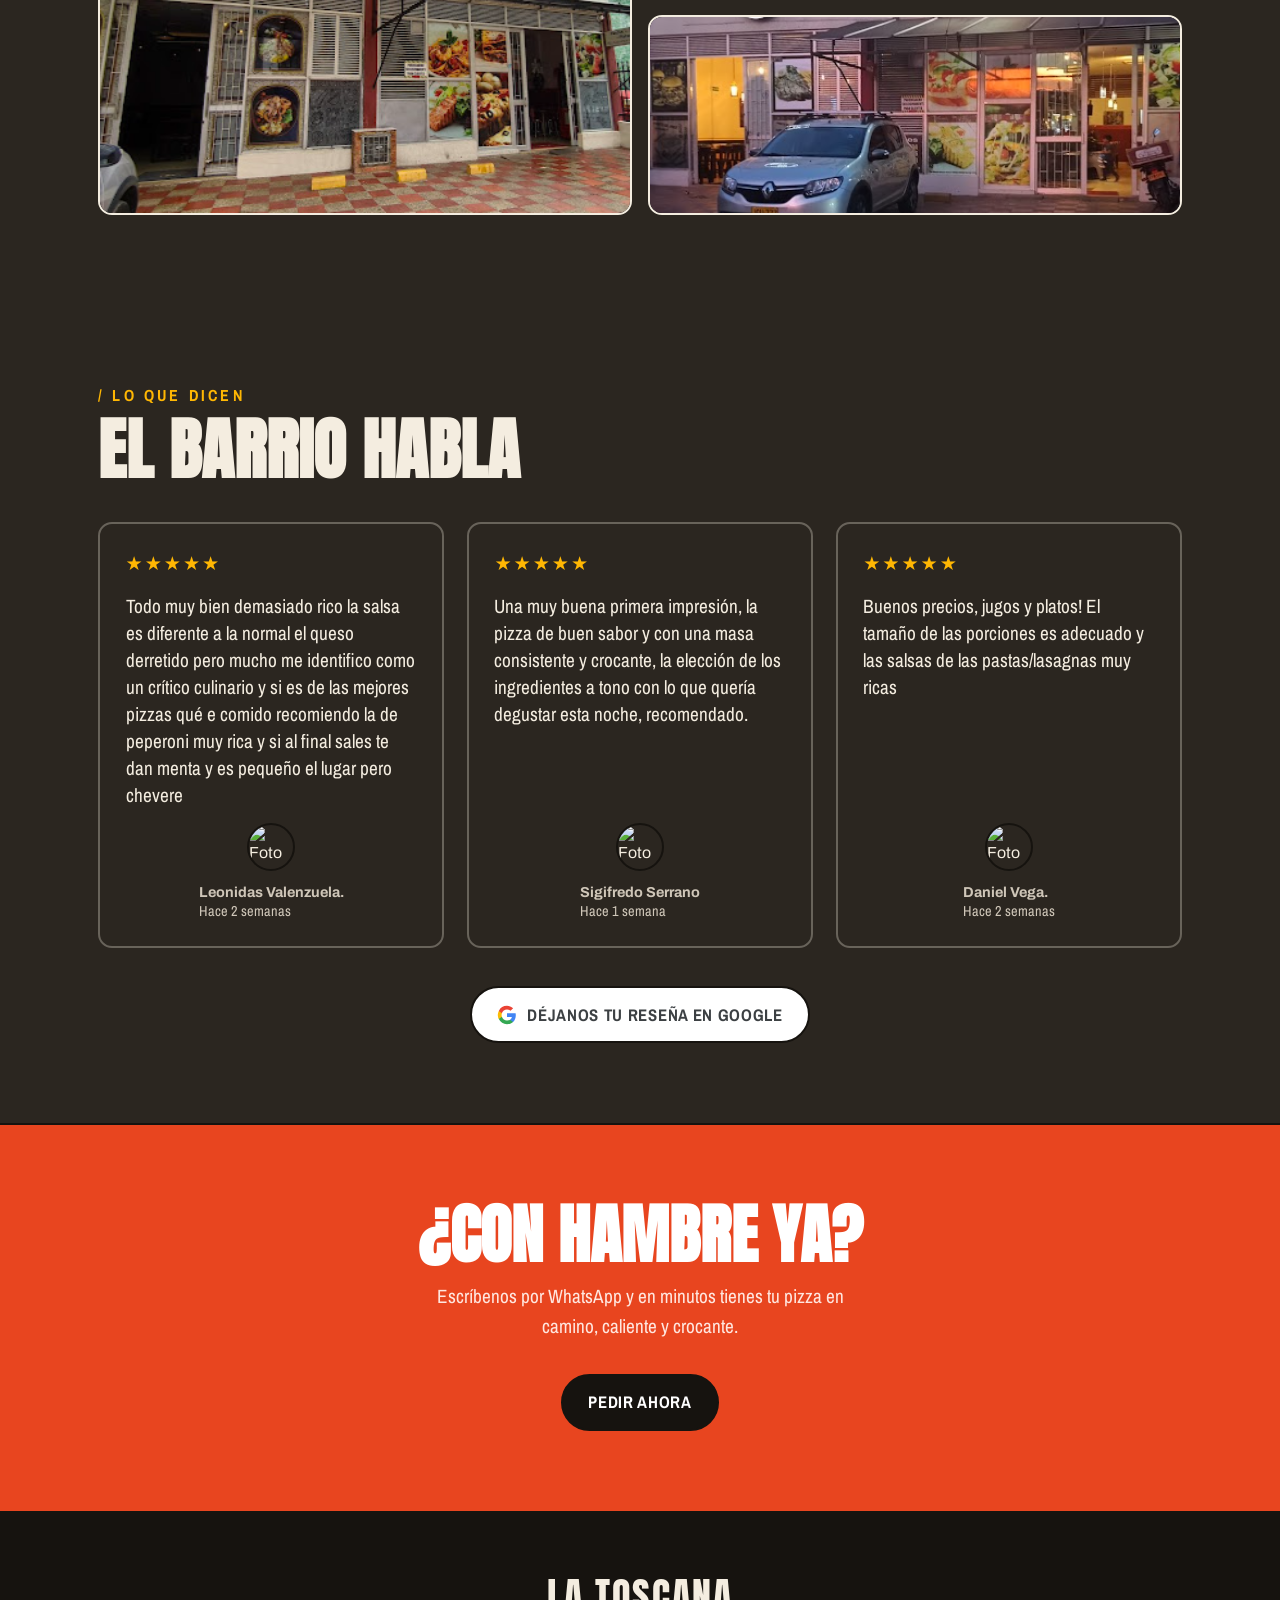
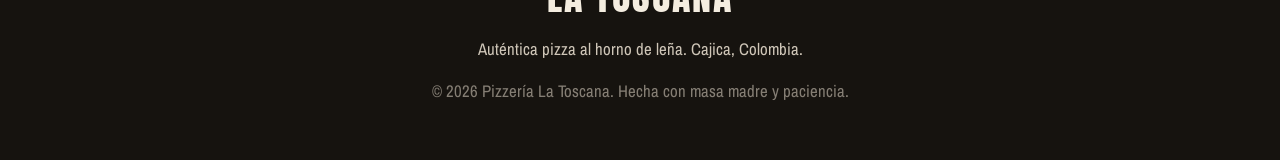
==== commit 885d47b5: "cd" ====
--- a/index.html
+++ b/index.html
@@ -119,41 +119,7 @@
 </section>
 
 <!-- ===== PROCESO DE LA MASA ===== -->
-<section class="proceso">
-  <div class="section-head" data-reveal>
-    <p class="section-head__eyebrow">/ Del amasijo al horno</p>
-    <h2 class="section-head__title">Cómo nace la masa</h2>
-    <p class="section-head__sub">Cuatro pasos, dos días de paciencia. Sin atajos.</p>
-  </div>
-  <div class="proceso__inner">
-    <div class="proceso__grid">
-      <div class="paso" data-reveal data-reveal-delay="0">
-        <span class="paso__num">01</span>
-        <p class="paso__time">Día 1 · mañana</p>
-        <h3>Amasado</h3>
-        <p>Harina italiana, agua, sal y nuestra masa madre viva. Se amasa a mano hasta que el gluten despierta.</p>
-      </div>
-      <div class="paso" data-reveal data-reveal-delay="100">
-        <span class="paso__num">02</span>
-        <p class="paso__time">48 horas</p>
-        <h3>Fermentación</h3>
-        <p>La masa descansa en frío dos días enteros. Ahí gana sabor, aroma y se vuelve fácil de digerir.</p>
-      </div>
-      <div class="paso" data-reveal data-reveal-delay="200">
-        <span class="paso__num">03</span>
-        <p class="paso__time">A pedido</p>
-        <h3>Estirado a mano</h3>
-        <p>Nada de rodillo. Estiramos cada bola con los dedos para dejar el aire en el borde.</p>
-      </div>
-      <div class="paso" data-reveal data-reveal-delay="300">
-        <span class="paso__num">04</span>
-        <p class="paso__time">90 segundos</p>
-        <h3>Horno de leña</h3>
-        <p>420° de fuego vivo. Sale con la corteza moteada y el centro jugoso. Lista para ti.</p>
-      </div>
-    </div>
-  </div>
-</section>
+
 
 <!-- ===== GALERÍA ===== -->
 <section class="galeria" id="galeria">
